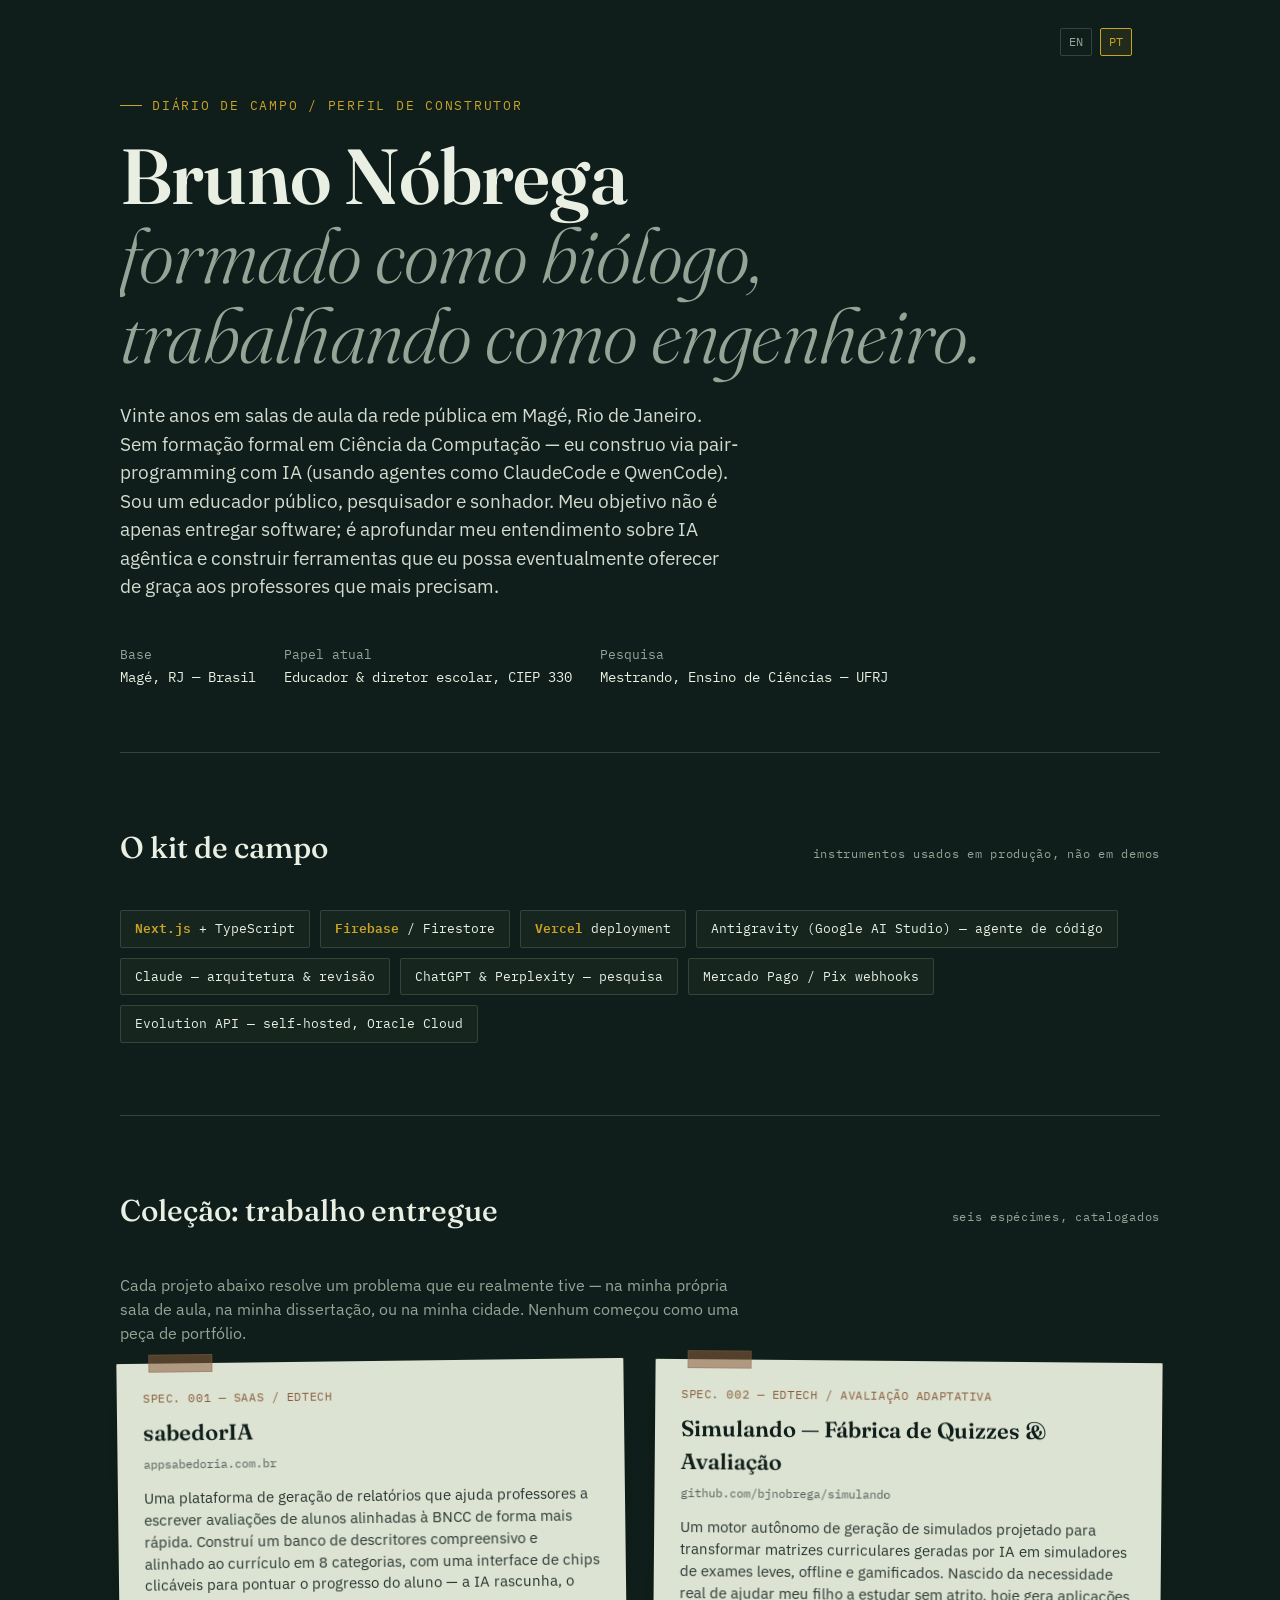
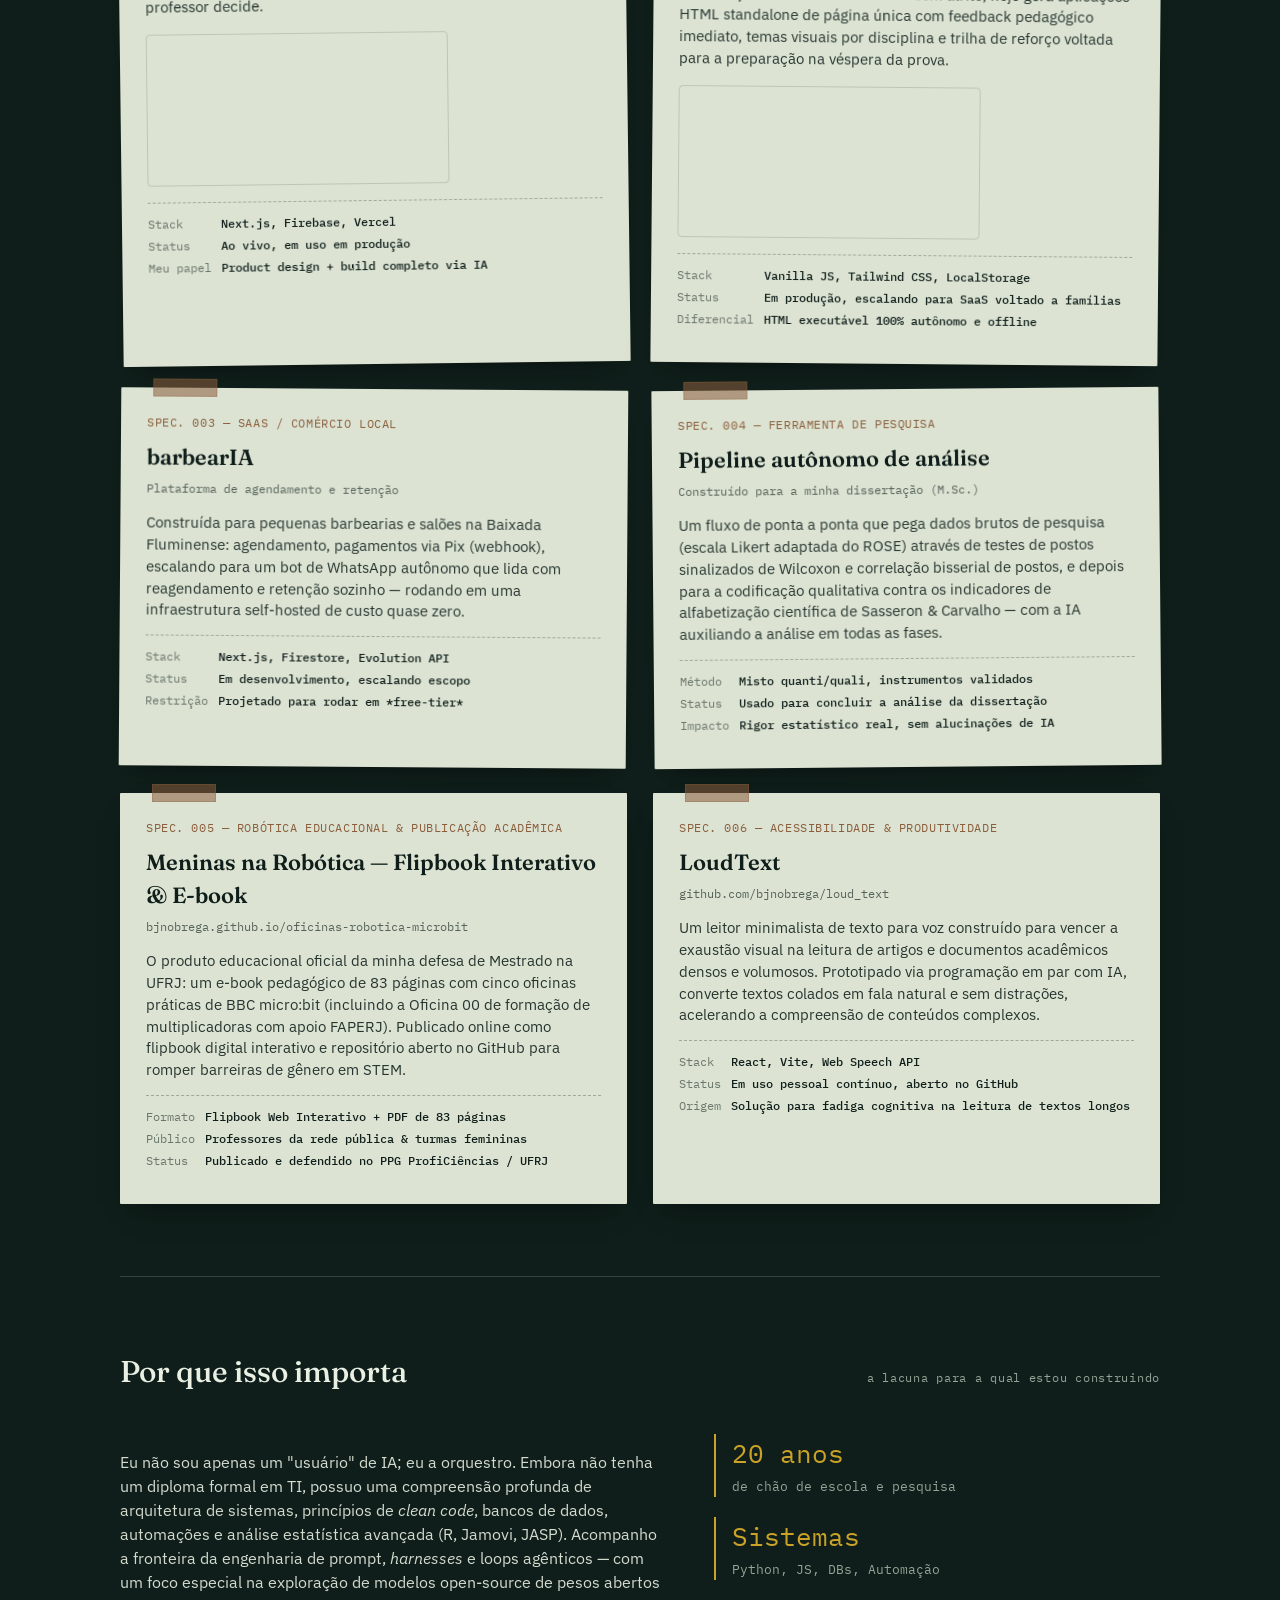
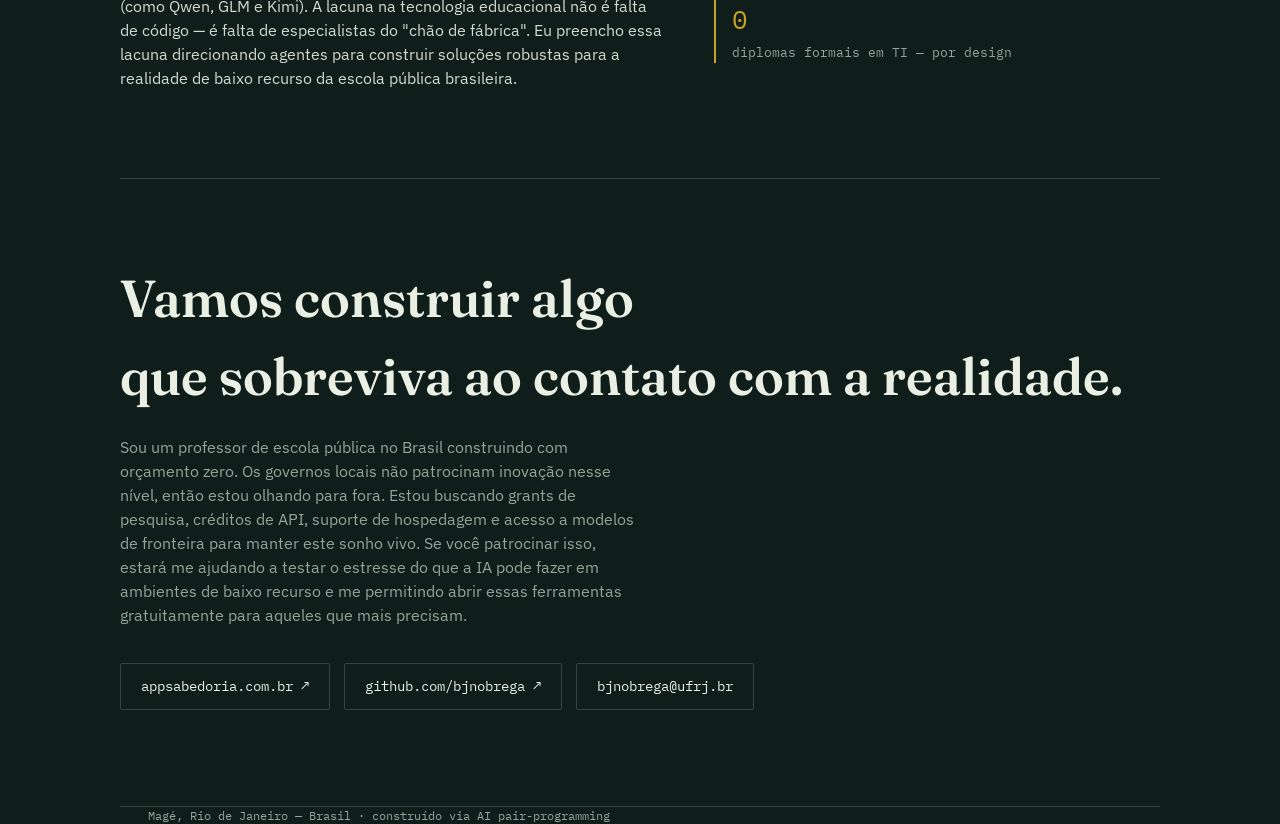
==== pt.html @ 2d1525a9 "feat: reorganiza cards com Provinha ao lado do SabedorIA e videos mp4 pt/en" ====
<!DOCTYPE html>
<html lang="pt-BR">
<head>
<meta charset="UTF-8">
<meta name="viewport" content="width=device-width, initial-scale=1.0">
<title>Bruno Nóbrega — Diário de Campo Construindo com IA</title>

<!-- Meta tags -->
<meta name="description" content="Bruno Nóbrega — biólogo e educador da rede pública construindo produtos EdTech com IA no Brasil.">
<meta property="og:title" content="Bruno Nóbrega — Diário de Campo Construindo com IA">
<meta property="og:description" content="Biólogo e educador da rede pública construindo produtos EdTech com IA no Brasil.">
<meta property="og:type" content="website">
<meta name="twitter:card" content="summary">

<!-- Favicon SVG -->
<link rel="icon" href="data:image/svg+xml,<svg xmlns=%22http://www.w3.org/2000/svg%22 viewBox=%220 0 100 100%22><rect width=%22100%22 height=%22100%22 fill=%22%230F1E1A%22/><text x=%2250%22 y=%2268%22 font-size=%2260%22 text-anchor=%22middle%22 fill=%22%23C9A227%22>%C2%A7</text></svg>">

<link rel="preconnect" href="https://fonts.googleapis.com">
<link rel="preconnect" href="https://fonts.gstatic.com" crossorigin>
<link href="https://fonts.googleapis.com/css2?family=Fraunces:opsz,wght@9..144,300;9..144,500;9..144,600;9..144,700&family=IBM+Plex+Sans:wght@400;500;600&family=IBM+Plex+Mono:wght@400;500;600&display=swap" rel="stylesheet">

<link rel="stylesheet" href="style.css">
</head>
<body>

<header class="hero wrap">
  <div class="lang-toggle">
    <a href="index.html">EN</a>
    <a href="pt.html" class="active">PT</a>
  </div>
  <div class="eyebrow">Diário de campo / perfil de construtor</div>
  <h1>Bruno Nóbrega<br><em>formado como biólogo,<br>trabalhando como engenheiro.</em></h1>
  <p class="lead">Vinte anos em salas de aula da rede pública em Magé, Rio de Janeiro. Sem formação formal em Ciência da Computação — eu construo via pair-programming com IA (usando agentes como ClaudeCode e QwenCode). Sou um educador público, pesquisador e sonhador. Meu objetivo não é apenas entregar software; é aprofundar meu entendimento sobre IA agêntica e construir ferramentas que eu possa eventualmente oferecer de graça aos professores que mais precisam.</p>
  <div class="hero-meta">
    <div>Base<span>Magé, RJ — Brasil</span></div>
    <div>Papel atual<span>Educador &amp; diretor escolar, CIEP 330</span></div>
    <div>Pesquisa<span>Mestrando, Ensino de Ciências — UFRJ</span></div>
  </div>
</header>

<section class="section wrap">
  <div class="section-head">
    <h2>O kit de campo</h2>
    <span class="tag">instrumentos usados em produção, não em demos</span>
  </div>
  <div class="kit-strip">
    <span class="kit-item"><b>Next.js</b> + TypeScript</span>
    <span class="kit-item"><b>Firebase</b> / Firestore</span>
    <span class="kit-item"><b>Vercel</b> deployment</span>
    <span class="kit-item">Antigravity (Google AI Studio) — agente de código</span>
    <span class="kit-item">Claude — arquitetura &amp; revisão</span>
    <span class="kit-item">ChatGPT &amp; Perplexity — pesquisa</span>
    <span class="kit-item">Mercado Pago / Pix webhooks</span>
    <span class="kit-item">Evolution API — self-hosted, Oracle Cloud</span>
  </div>
</section>

<section class="section wrap">
  <div class="section-head">
    <h2>Coleção: trabalho entregue</h2>
    <span class="tag">seis espécimes, catalogados</span>
  </div>
  <p class="intro">Cada projeto abaixo resolve um problema que eu realmente tive — na minha própria sala de aula, na minha dissertação, ou na minha cidade. Nenhum começou como uma peça de portfólio.</p>

  <div class="specimens">
    <article class="specimen">
      <span class="tape"></span>
      <span class="catalog">SPEC. 001 — SAAS / EDTECH</span>
      <h3>sabedorIA</h3>
      <div class="role">appsabedoria.com.br</div>
      <p>Uma plataforma de geração de relatórios que ajuda professores a escrever avaliações de alunos alinhadas à BNCC de forma mais rápida. Construí um banco de descritores compreensivo e alinhado ao currículo em 8 categorias, com uma interface de chips clicáveis para pontuar o progresso do aluno — a IA rascunha, o professor decide.</p>
      <video src="assets/demo_sabedoria.mp4" autoplay loop muted playsinline class="specimen-media"></video>
      <dl class="taxonomy">
        <dt>Stack</dt><dd>Next.js, Firebase, Vercel</dd>
        <dt>Status</dt><dd>Ao vivo, em uso em produção</dd>
        <dt>Meu papel</dt><dd>Product design + build completo via IA</dd>
      </dl>
    </article>

    <article class="specimen">
      <span class="tape"></span>
      <span class="catalog">SPEC. 002 — EDTECH / AVALIAÇÃO ADAPTATIVA</span>
      <h3>Simulando — Fábrica de Quizzes &amp; Avaliação</h3>
      <div class="role">github.com/bjnobrega/simulando</div>
      <p>Um motor autônomo de geração de simulados projetado para transformar matrizes curriculares geradas por IA em simuladores de exames leves, offline e gamificados. Nascido da necessidade real de ajudar meu filho a estudar sem atrito, hoje gera aplicações HTML standalone de página única com feedback pedagógico imediato, temas visuais por disciplina e trilha de reforço voltada para a preparação na véspera da prova.</p>
      <video src="assets/demo_provinha.mp4" autoplay loop muted playsinline class="specimen-media"></video>
      <dl class="taxonomy">
        <dt>Stack</dt><dd>Vanilla JS, Tailwind CSS, LocalStorage</dd>
        <dt>Status</dt><dd>Em produção, escalando para SaaS voltado a famílias</dd>
        <dt>Diferencial</dt><dd>HTML executável 100% autônomo e offline</dd>
      </dl>
    </article>

    <article class="specimen">
      <span class="tape"></span>
      <span class="catalog">SPEC. 003 — SAAS / COMÉRCIO LOCAL</span>
      <h3>barbearIA</h3>
      <div class="role">Plataforma de agendamento e retenção</div>
      <p>Construída para pequenas barbearias e salões na Baixada Fluminense: agendamento, pagamentos via Pix (webhook), escalando para um bot de WhatsApp autônomo que lida com reagendamento e retenção sozinho — rodando em uma infraestrutura self-hosted de custo quase zero.</p>
      <dl class="taxonomy">
        <dt>Stack</dt><dd>Next.js, Firestore, Evolution API</dd>
        <dt>Status</dt><dd>Em desenvolvimento, escalando escopo</dd>
        <dt>Restrição</dt><dd>Projetado para rodar em *free-tier*</dd>
      </dl>
    </article>

    <article class="specimen">
      <span class="tape"></span>
      <span class="catalog">SPEC. 004 — FERRAMENTA DE PESQUISA</span>
      <h3>Pipeline autônomo de análise</h3>
      <div class="role">Construído para a minha dissertação (M.Sc.)</div>
      <p>Um fluxo de ponta a ponta que pega dados brutos de pesquisa (escala Likert adaptada do ROSE) através de testes de postos sinalizados de Wilcoxon e correlação bisserial de postos, e depois para a codificação qualitativa contra os indicadores de alfabetização científica de Sasseron &amp; Carvalho — com a IA auxiliando a análise em todas as fases.</p>
      <dl class="taxonomy">
        <dt>Método</dt><dd>Misto quanti/quali, instrumentos validados</dd>
        <dt>Status</dt><dd>Usado para concluir a análise da dissertação</dd>
        <dt>Impacto</dt><dd>Rigor estatístico real, sem alucinações de IA</dd>
      </dl>
    </article>

    <article class="specimen">
      <span class="tape"></span>
      <span class="catalog">SPEC. 005 — ROBÓTICA EDUCACIONAL &amp; PUBLICAÇÃO ACADÊMICA</span>
      <h3>Meninas na Robótica — Flipbook Interativo &amp; E-book</h3>
      <div class="role">bjnobrega.github.io/oficinas-robotica-microbit</div>
      <p>O produto educacional oficial da minha defesa de Mestrado na UFRJ: um e-book pedagógico de 83 páginas com cinco oficinas práticas de BBC micro:bit (incluindo a Oficina 00 de formação de multiplicadoras com apoio FAPERJ). Publicado online como flipbook digital interativo e repositório aberto no GitHub para romper barreiras de gênero em STEM.</p>
      <dl class="taxonomy">
        <dt>Formato</dt><dd>Flipbook Web Interativo + PDF de 83 páginas</dd>
        <dt>Público</dt><dd>Professores da rede pública &amp; turmas femininas</dd>
        <dt>Status</dt><dd>Publicado e defendido no PPG ProfiCiências / UFRJ</dd>
      </dl>
    </article>

    <article class="specimen">
      <span class="tape"></span>
      <span class="catalog">SPEC. 006 — ACESSIBILIDADE &amp; PRODUTIVIDADE</span>
      <h3>LoudText</h3>
      <div class="role">github.com/bjnobrega/loud_text</div>
      <p>Um leitor minimalista de texto para voz construído para vencer a exaustão visual na leitura de artigos e documentos acadêmicos densos e volumosos. Prototipado via programação em par com IA, converte textos colados em fala natural e sem distrações, acelerando a compreensão de conteúdos complexos.</p>
      <dl class="taxonomy">
        <dt>Stack</dt><dd>React, Vite, Web Speech API</dd>
        <dt>Status</dt><dd>Em uso pessoal contínuo, aberto no GitHub</dd>
        <dt>Origem</dt><dd>Solução para fadiga cognitiva na leitura de textos longos</dd>
      </dl>
    </article>
  </div>
</section>

<section class="section wrap">
  <div class="section-head">
    <h2>Por que isso importa</h2>
    <span class="tag">a lacuna para a qual estou construindo</span>
  </div>
  <div class="about-grid">
    <p>Eu não sou apenas um "usuário" de IA; eu a orquestro. Embora não tenha um diploma formal em TI, possuo uma compreensão profunda de arquitetura de sistemas, princípios de <em>clean code</em>, bancos de dados, automações e análise estatística avançada (R, Jamovi, JASP). Acompanho a fronteira da engenharia de prompt, <em>harnesses</em> e loops agênticos — com um foco especial na exploração de modelos open-source de pesos abertos (como Qwen, GLM e Kimi). A lacuna na tecnologia educacional não é falta de código — é falta de especialistas do "chão de fábrica". Eu preencho essa lacuna direcionando agentes para construir soluções robustas para a realidade de baixo recurso da escola pública brasileira.</p>
    <div>
      <div class="stat-block"><span class="num">20 anos</span><span class="label">de chão de escola e pesquisa</span></div>
      <div class="stat-block"><span class="num">Sistemas</span><span class="label">Python, JS, DBs, Automação</span></div>
      <div class="stat-block"><span class="num">0</span><span class="label">diplomas formais em TI — por design</span></div>
    </div>
  </div>
</section>

<section class="contact wrap">
  <h2>Vamos construir algo<br>que sobreviva ao contato com a realidade.</h2>
  <p>Sou um professor de escola pública no Brasil construindo com orçamento zero. Os governos locais não patrocinam inovação nesse nível, então estou olhando para fora. Estou buscando grants de pesquisa, créditos de API, suporte de hospedagem e acesso a modelos de fronteira para manter este sonho vivo. Se você patrocinar isso, estará me ajudando a testar o estresse do que a IA pode fazer em ambientes de baixo recurso e me permitindo abrir essas ferramentas gratuitamente para aqueles que mais precisam.</p>
  <div class="links">
    <a href="https://appsabedoria.com.br" target="_blank" rel="noopener">appsabedoria.com.br ↗</a>
    <a href="https://github.com/bjnobrega" target="_blank" rel="noopener">github.com/bjnobrega ↗</a>
    <a href="mailto:bjnobrega@ufrj.br">bjnobrega@ufrj.br</a>
  </div>
</section>

<footer class="wrap">
  Magé, Rio de Janeiro — Brasil · construído via AI pair-programming
</footer>

</body>
</html>
---- style.css ----
:root{
  --ink:#0F1E1A;
  --ink-soft:#16261F;
  --paper:#DCE3D3;
  --paper-dim:#C7D0BB;
  --text-on-dark:#E9EFE3;
  --text-muted:#93A597;
  --ochre:#C9A227;
  --rust:#8B5E3C;
  --line:#33453B;
}
*{box-sizing:border-box;}
html{scroll-behavior:smooth;}
@media (prefers-reduced-motion: reduce){
  html{scroll-behavior:auto;}
  *{animation-duration:0.01ms !important; animation-iteration-count:1 !important; transition-duration:0.01ms !important;}
}
body{
  margin:0;
  background:var(--ink);
  color:var(--text-on-dark);
  font-family:'IBM Plex Sans', sans-serif;
  line-height:1.5;
  -webkit-font-smoothing:antialiased;
}
a{color:inherit;}
::selection{background:var(--ochre); color:var(--ink);}

.wrap{max-width:1040px; margin:0 auto; padding:0 28px;}

/* ---------- HERO ---------- */
header.hero{
  padding:96px 0 64px;
  border-bottom:1px solid var(--line);
  position:relative;
  overflow:hidden;
}
.eyebrow{
  font-family:'IBM Plex Mono', monospace;
  font-size:12.5px;
  letter-spacing:0.14em;
  text-transform:uppercase;
  color:var(--ochre);
  margin-bottom:22px;
  display:flex;
  align-items:center;
  gap:10px;
}
.eyebrow::before{
  content:"";
  width:22px; height:1px;
  background:var(--ochre);
  display:inline-block;
}
h1{
  font-family:'Fraunces', serif;
  font-weight:600;
  font-size:clamp(40px, 7vw, 78px);
  line-height:1.02;
  margin:0 0 26px;
  letter-spacing:-0.01em;
}
h1 em{
  font-style:italic;
  font-weight:300;
  color:var(--text-muted);
}
.hero p.lead{
  font-size:19px;
  max-width:620px;
  color:var(--text-on-dark);
  opacity:0.9;
}
.hero-meta{
  display:flex;
  flex-wrap:wrap;
  gap:28px;
  margin-top:44px;
  font-family:'IBM Plex Mono', monospace;
  font-size:13px;
  color:var(--text-muted);
}
.hero-meta div span{display:block; color:var(--text-on-dark); font-size:14px; margin-top:3px;}

/* ---------- SECTION LABELS ---------- */
.section{padding:72px 0; border-bottom:1px solid var(--line);}
.section:last-of-type{border-bottom:none;}
.section-head{
  display:flex;
  align-items:baseline;
  justify-content:space-between;
  margin-bottom:40px;
  gap:16px;
  flex-wrap:wrap;
}
.section-head h2{
  font-family:'Fraunces', serif;
  font-weight:500;
  font-size:30px;
  margin:0;
}
.section-head .tag{
  font-family:'IBM Plex Mono', monospace;
  font-size:12px;
  color:var(--text-muted);
  letter-spacing:0.06em;
}
.section p.intro{max-width:620px; color:var(--text-muted); font-size:16px;}

/* ---------- FIELD KIT (tools strip) ---------- */
.kit-strip{
  display:flex;
  flex-wrap:wrap;
  gap:10px;
}
.kit-item{
  font-family:'IBM Plex Mono', monospace;
  font-size:13px;
  border:1px solid var(--line);
  padding:8px 14px;
  border-radius:2px;
  color:var(--text-on-dark);
  background:var(--ink-soft);
}
.kit-item b{color:var(--ochre); font-weight:600;}

/* ---------- SPECIMEN GRID (signature element) ---------- */
.specimens{
  display:grid;
  grid-template-columns:repeat(2, 1fr);
  gap:26px;
}
@media (max-width:720px){ .specimens{grid-template-columns:1fr;} }

.specimen{
  background:var(--paper);
  color:var(--ink);
  border-radius:1px;
  padding:26px 26px 22px;
  position:relative;
  transform:rotate(var(--tilt, -0.6deg));
  box-shadow:0 14px 26px -14px rgba(0,0,0,0.55);
  opacity:0;
  transform-origin:center;
  animation:mount 0.6s ease forwards;
}
.specimen:nth-child(1){--tilt:-0.7deg; animation-delay:0.02s;}
.specimen:nth-child(2){--tilt:0.5deg; animation-delay:0.10s;}
.specimen:nth-child(3){--tilt:0.4deg; animation-delay:0.18s;}
.specimen:nth-child(4){--tilt:-0.5deg; animation-delay:0.26s;}
@keyframes mount{
  from{opacity:0; transform:translateY(10px) rotate(var(--tilt));}
  to{opacity:1; transform:translateY(0) rotate(var(--tilt));}
}
.specimen:hover{transform:rotate(0deg); transition:transform 0.35s ease;}

.specimen .tape{
  position:absolute;
  top:-9px; left:32px;
  width:64px; height:18px;
  background:rgba(139,94,60,0.55);
  border:1px solid rgba(139,94,60,0.3);
}
.catalog{
  font-family:'IBM Plex Mono', monospace;
  font-size:11.5px;
  letter-spacing:0.05em;
  color:var(--rust);
  margin-bottom:10px;
  display:block;
}
.specimen h3{
  font-family:'Fraunces', serif;
  font-weight:600;
  font-size:22px;
  margin:0 0 6px;
}
.specimen .role{
  font-family:'IBM Plex Mono', monospace;
  font-size:12px;
  color:var(--ink);
  opacity:0.65;
  margin-bottom:14px;
}
.specimen p{font-size:14.5px; margin:0 0 14px; opacity:0.88;}
.taxonomy{
  display:grid;
  grid-template-columns:auto 1fr;
  gap:4px 10px;
  font-family:'IBM Plex Mono', monospace;
  font-size:12px;
  border-top:1px dashed rgba(15,30,26,0.3);
  padding-top:12px;
}
.taxonomy dt{opacity:0.55;}
.taxonomy dd{margin:0; font-weight:500;}

/* ---------- ABOUT ---------- */
.about-grid{
  display:grid;
  grid-template-columns:1.1fr 0.9fr;
  gap:48px;
}
@media (max-width:720px){ .about-grid{grid-template-columns:1fr;} }
.about-grid p{color:var(--text-on-dark); opacity:0.9; font-size:16px;}
.stat-block{
  font-family:'IBM Plex Mono', monospace;
  border-left:2px solid var(--ochre);
  padding-left:16px;
  margin-bottom:20px;
}
.stat-block .num{font-size:26px; color:var(--ochre); display:block;}
.stat-block .label{font-size:12.5px; color:var(--text-muted);}

/* ---------- CONTACT ---------- */
.contact{padding:80px 0 96px;}
.contact h2{
  font-family:'Fraunces', serif;
  font-weight:600;
  font-size:clamp(32px, 5vw, 52px);
  margin:0 0 20px;
}
.contact p{color:var(--text-muted); max-width:520px; margin-bottom:36px;}
.links{display:flex; flex-wrap:wrap; gap:14px;}
.links a{
  font-family:'IBM Plex Mono', monospace;
  font-size:14px;
  border:1px solid var(--line);
  padding:12px 20px;
  border-radius:2px;
  text-decoration:none;
  display:inline-flex;
  align-items:center;
  gap:8px;
  transition:border-color 0.2s ease, color 0.2s ease;
}
.links a:hover, .links a:focus-visible{
  border-color:var(--ochre);
  color:var(--ochre);
}
a:focus-visible, button:focus-visible{outline:2px solid var(--ochre); outline-offset:3px;}

/* ---------- MEDIA & I18N ---------- */
.lang-toggle{
  position:absolute;
  top:28px;
  right:28px;
  display:flex;
  gap:8px;
  font-family:'IBM Plex Mono', monospace;
  font-size:12px;
}
.lang-toggle a{
  text-decoration:none;
  padding:4px 8px;
  border:1px solid var(--line);
  color:var(--text-muted);
  border-radius:2px;
  transition:all 0.2s ease;
}
.lang-toggle a.active{
  border-color:var(--ochre);
  color:var(--ochre);
  background:rgba(201, 162, 39, 0.1);
}
.lang-toggle a:hover:not(.active){
  border-color:var(--text-on-dark);
  color:var(--text-on-dark);
}
.specimen-media{
  max-width:100%;
  height:auto;
  border-radius:4px;
  border:1px solid rgba(15,30,26,0.15);
  margin:16px 0 16px;
  display:block;
}

footer{
  padding:28px 0;
  font-family:'IBM Plex Mono', monospace;
  font-size:11.5px;
  color:var(--text-muted);
  border-top:1px solid var(--line);
}
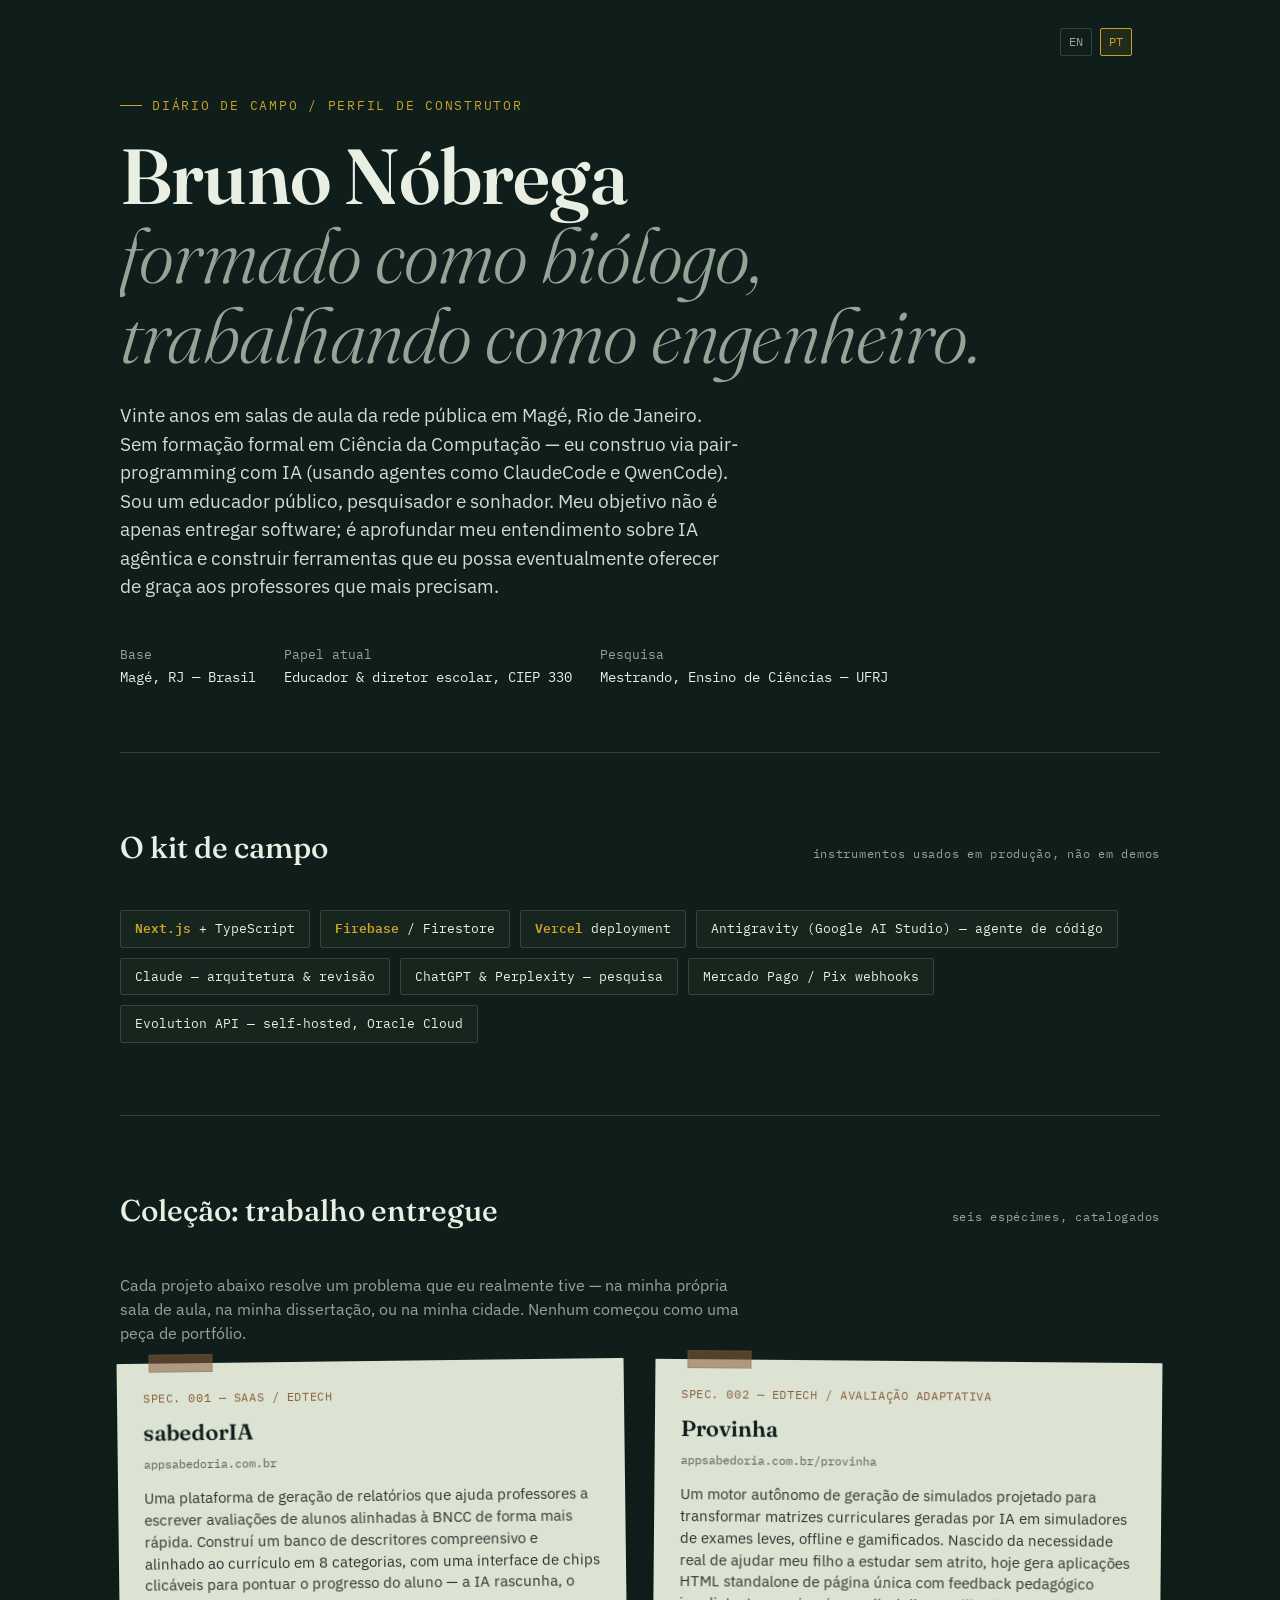
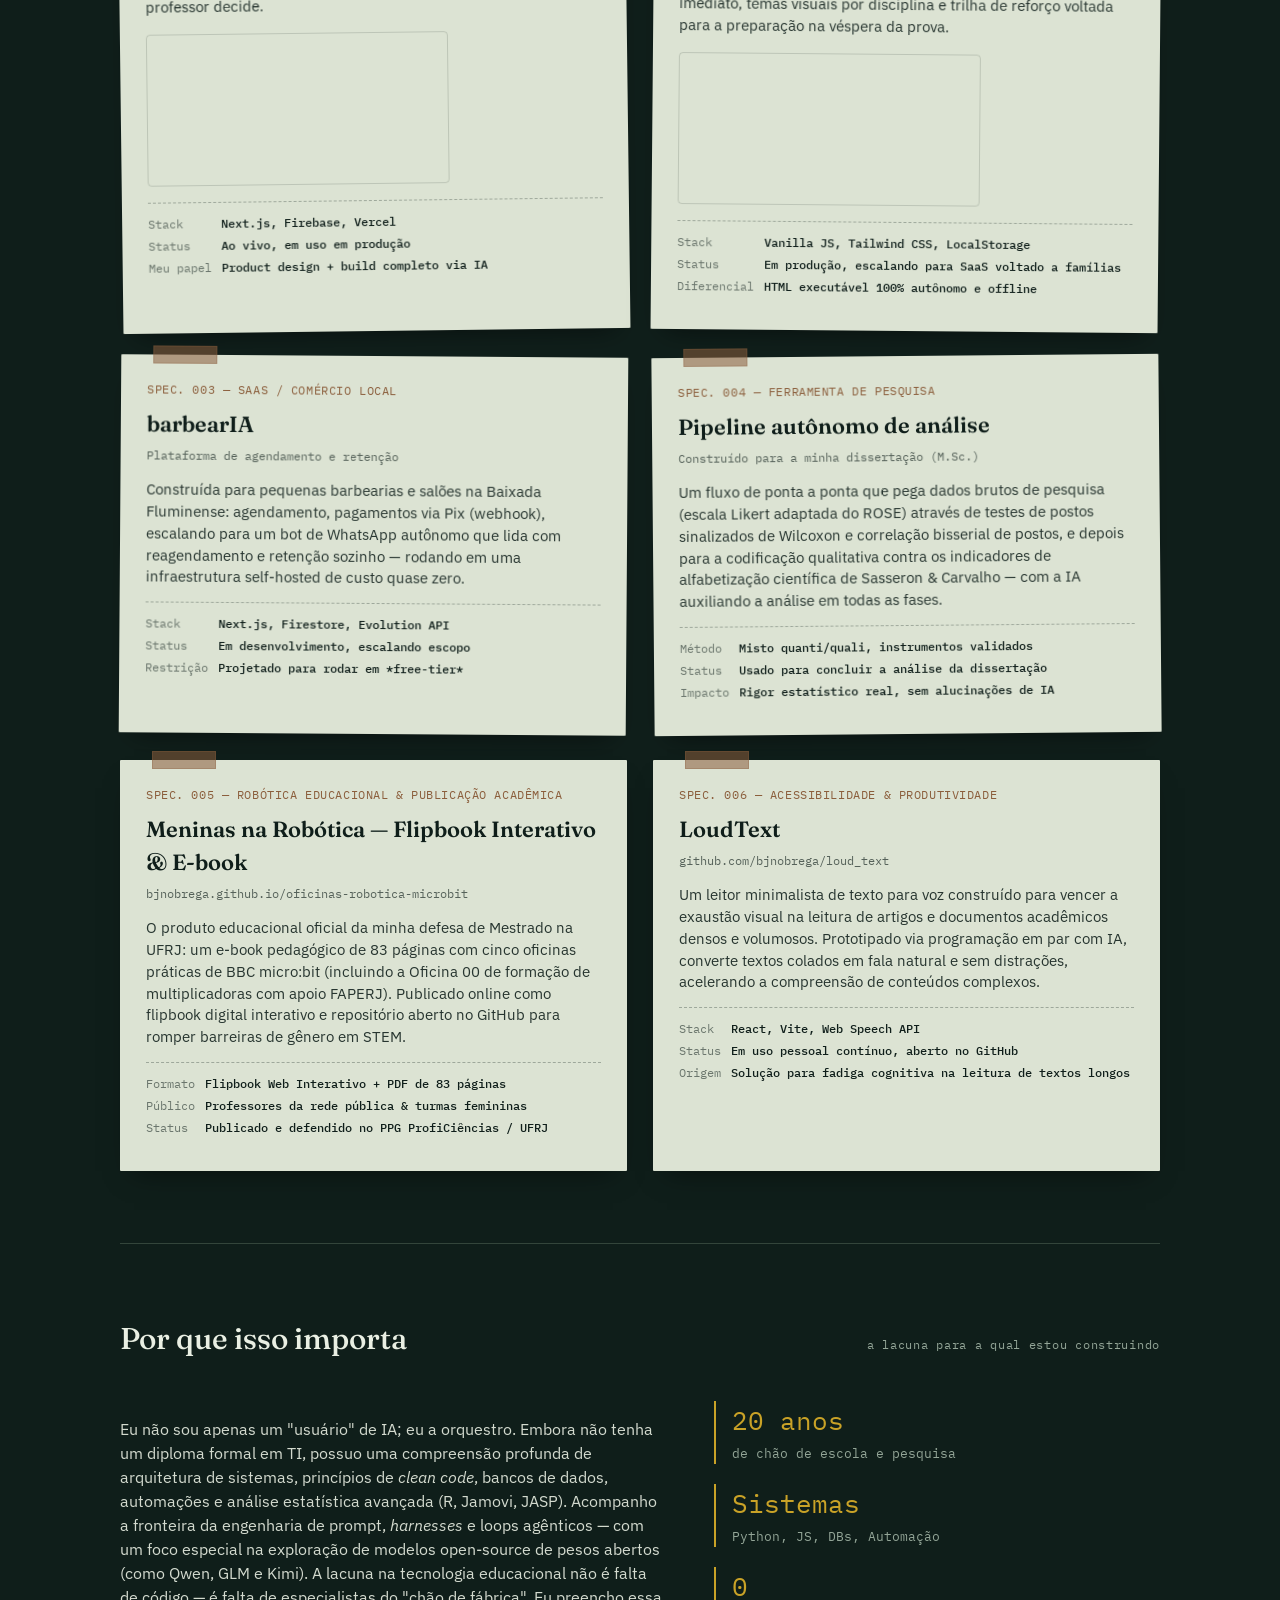
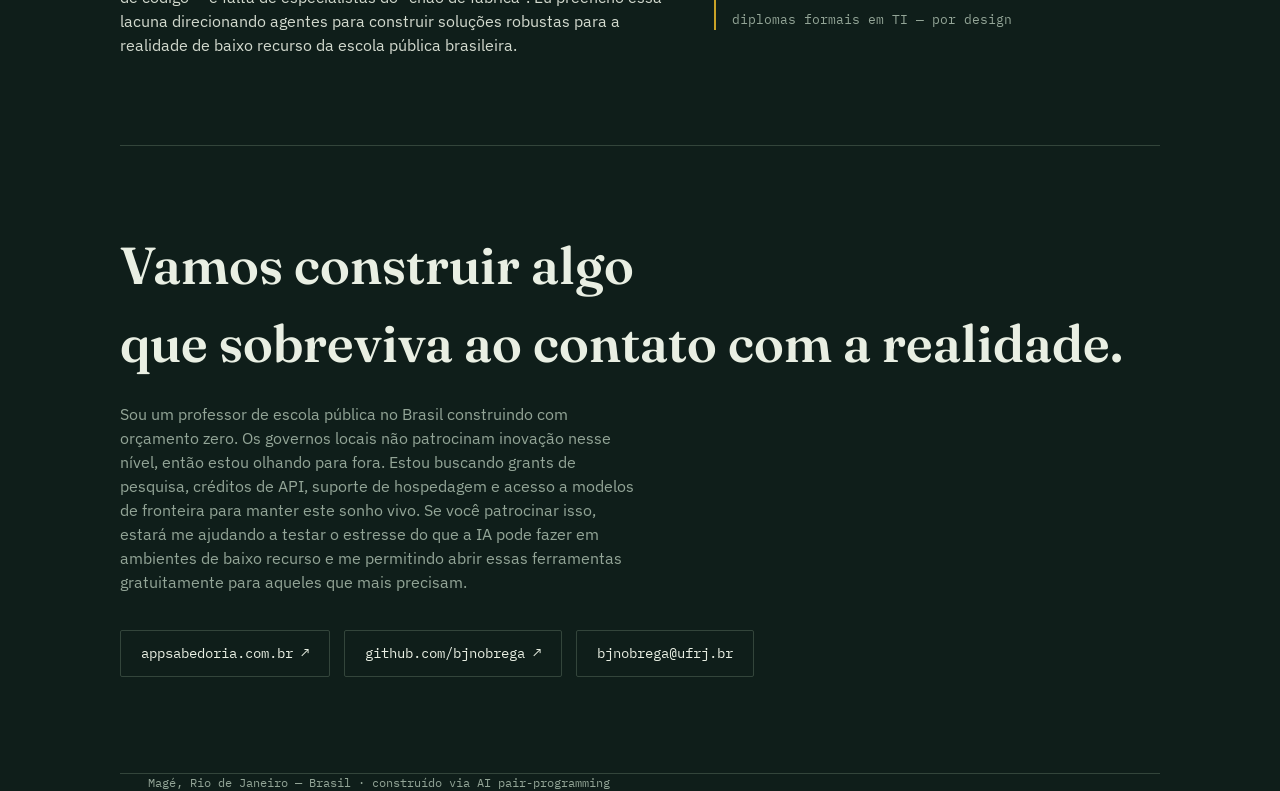
==== commit d30d5017: "chore: renomeia Simulando para Provinha e atualiza link para appsabedoria.com.br/provinha" ====
--- a/pt.html
+++ b/pt.html
@@ -80,8 +80,8 @@
     <article class="specimen">
       <span class="tape"></span>
       <span class="catalog">SPEC. 002 — EDTECH / AVALIAÇÃO ADAPTATIVA</span>
-      <h3>Simulando — Fábrica de Quizzes &amp; Avaliação</h3>
-      <div class="role">github.com/bjnobrega/simulando</div>
+      <h3>Provinha</h3>
+      <div class="role">appsabedoria.com.br/provinha</div>
       <p>Um motor autônomo de geração de simulados projetado para transformar matrizes curriculares geradas por IA em simuladores de exames leves, offline e gamificados. Nascido da necessidade real de ajudar meu filho a estudar sem atrito, hoje gera aplicações HTML standalone de página única com feedback pedagógico imediato, temas visuais por disciplina e trilha de reforço voltada para a preparação na véspera da prova.</p>
       <video src="assets/demo_provinha.mp4" autoplay loop muted playsinline class="specimen-media"></video>
       <dl class="taxonomy">
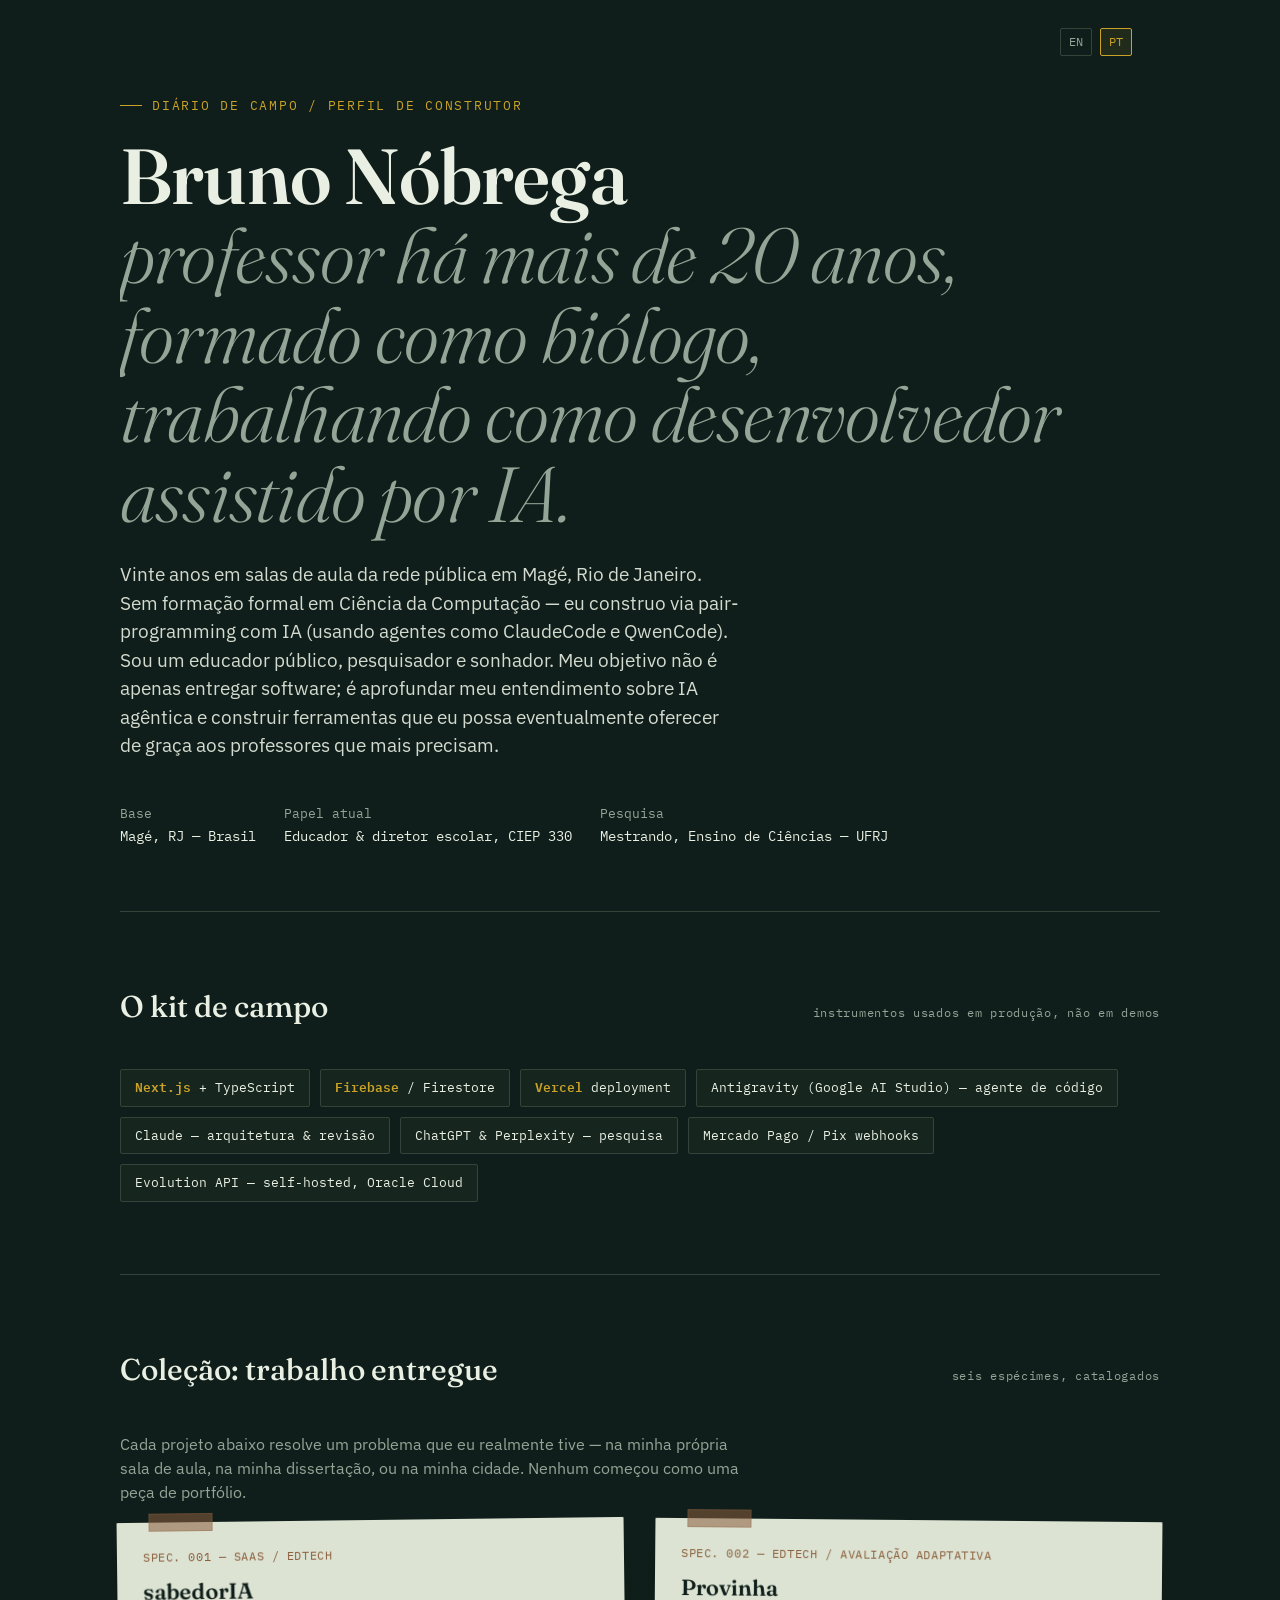
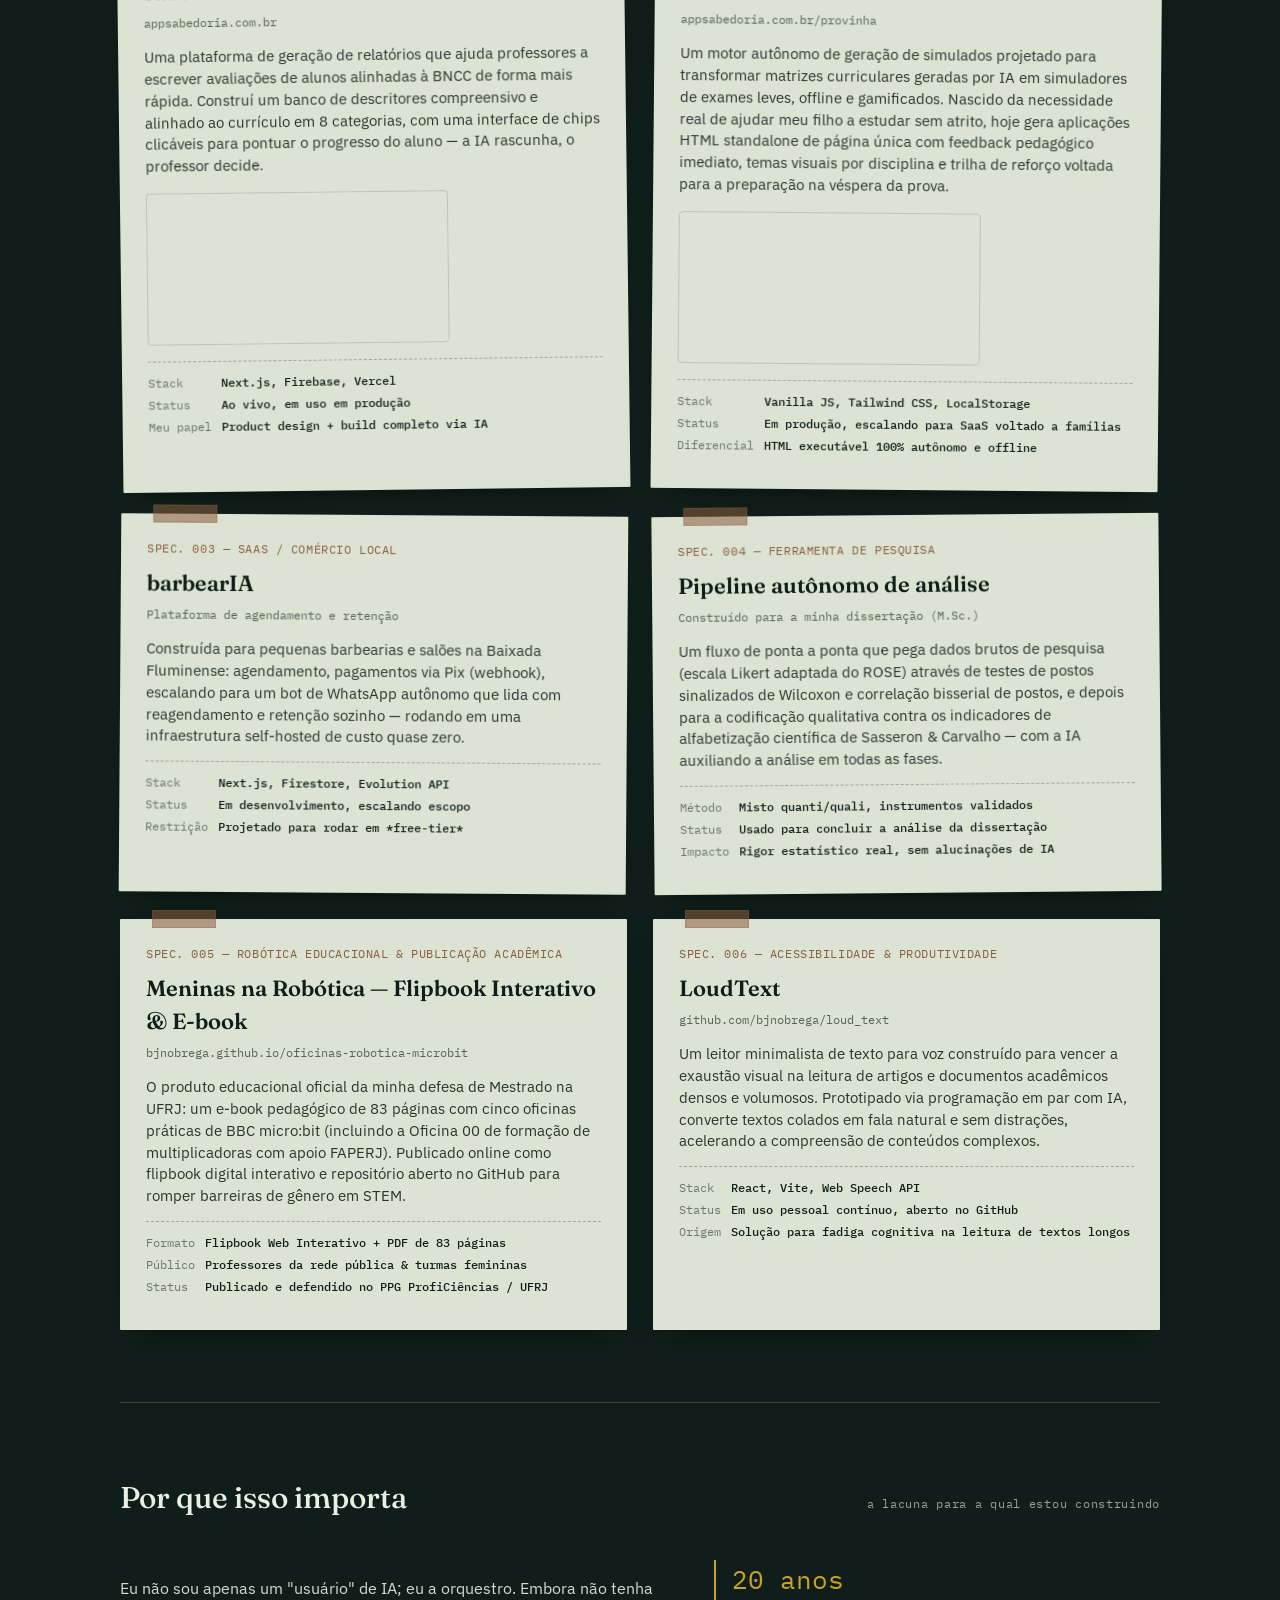
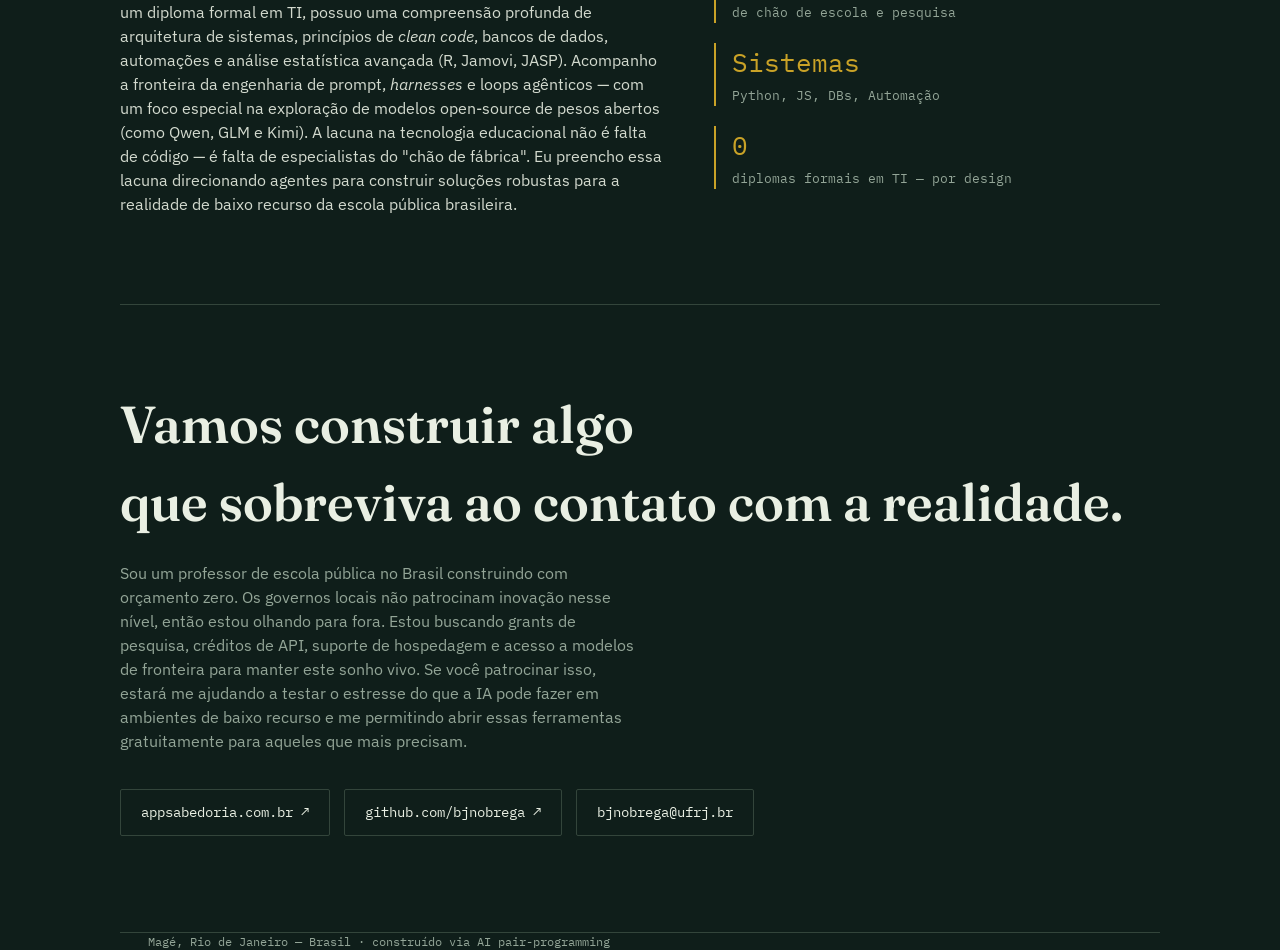
==== commit 3fe13b9e: "copy: ajusta h1 destacando professor ha 20 anos e desenvolvedor assistido por IA" ====
--- a/pt.html
+++ b/pt.html
@@ -29,7 +29,7 @@
     <a href="pt.html" class="active">PT</a>
   </div>
   <div class="eyebrow">Diário de campo / perfil de construtor</div>
-  <h1>Bruno Nóbrega<br><em>formado como biólogo,<br>trabalhando como engenheiro.</em></h1>
+  <h1>Bruno Nóbrega<br><em>professor há mais de 20 anos, formado como biólogo,<br>trabalhando como desenvolvedor assistido por IA.</em></h1>
   <p class="lead">Vinte anos em salas de aula da rede pública em Magé, Rio de Janeiro. Sem formação formal em Ciência da Computação — eu construo via pair-programming com IA (usando agentes como ClaudeCode e QwenCode). Sou um educador público, pesquisador e sonhador. Meu objetivo não é apenas entregar software; é aprofundar meu entendimento sobre IA agêntica e construir ferramentas que eu possa eventualmente oferecer de graça aos professores que mais precisam.</p>
   <div class="hero-meta">
     <div>Base<span>Magé, RJ — Brasil</span></div>
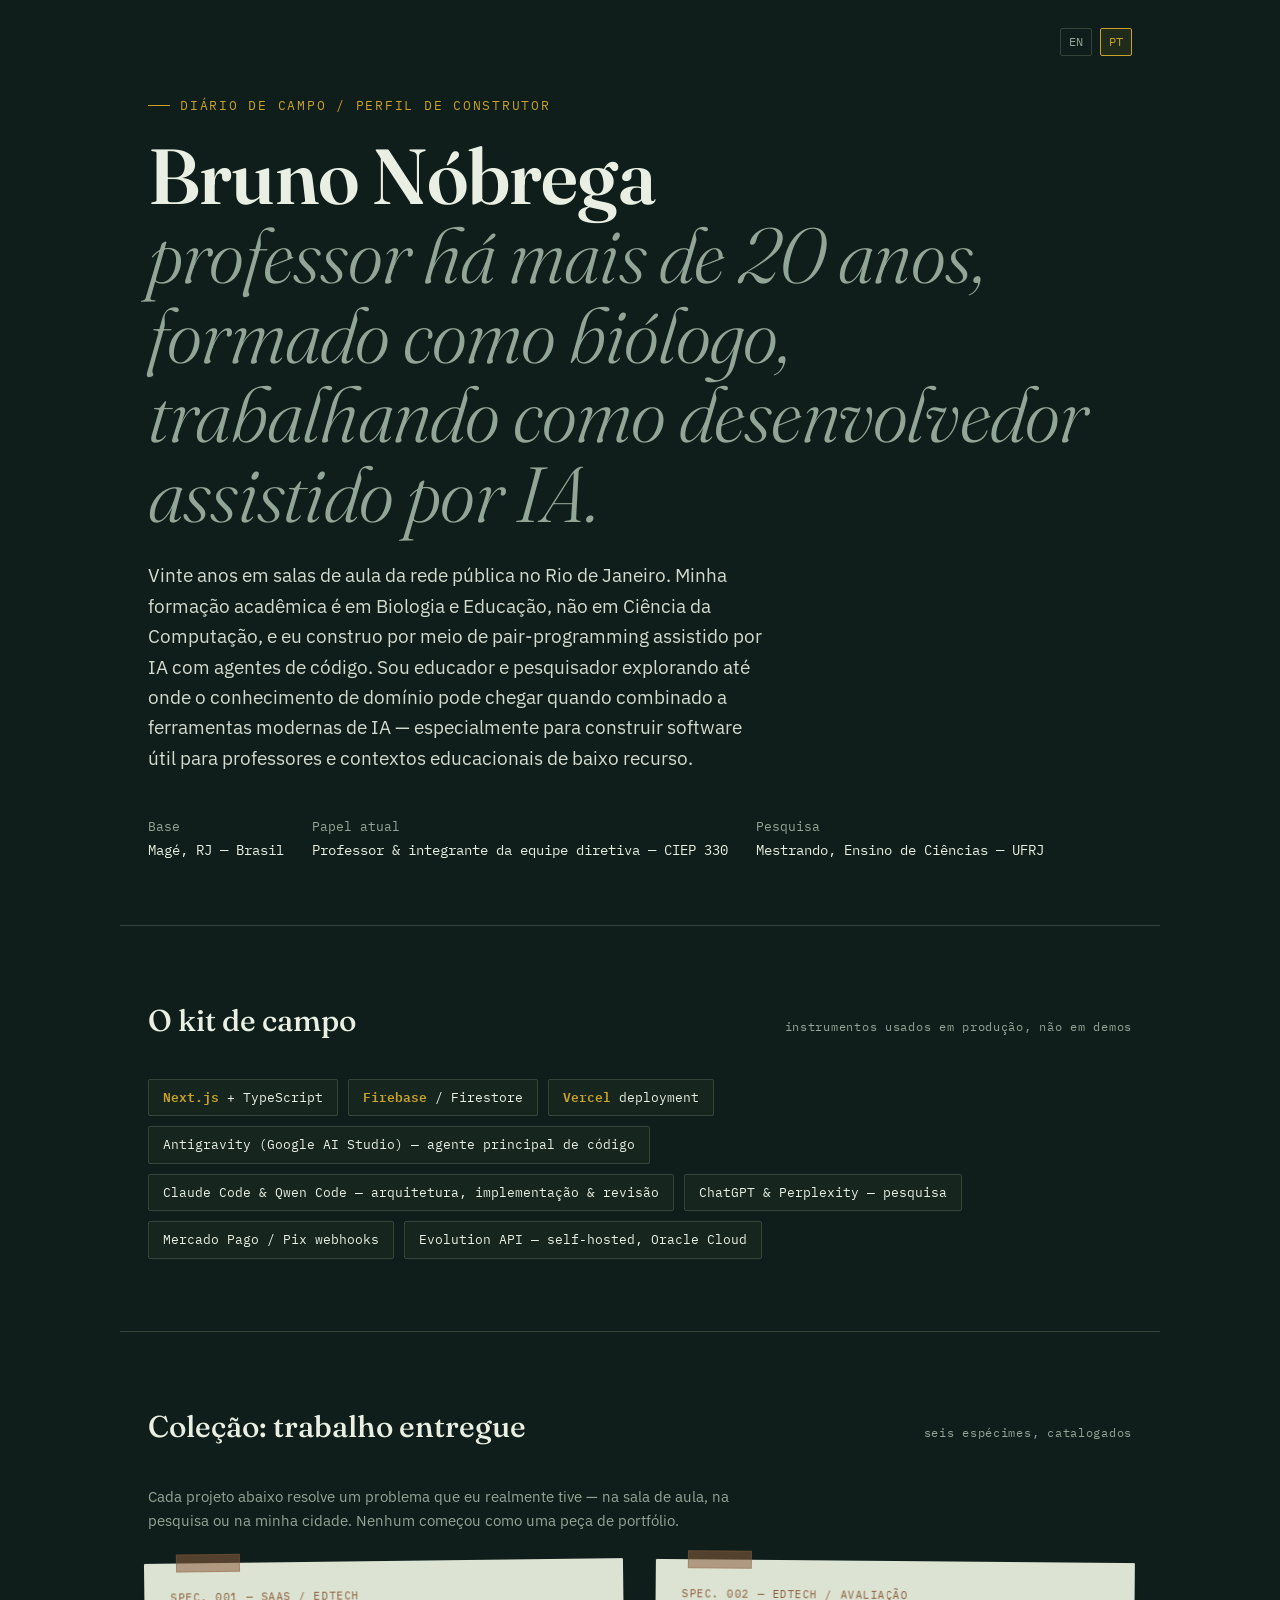
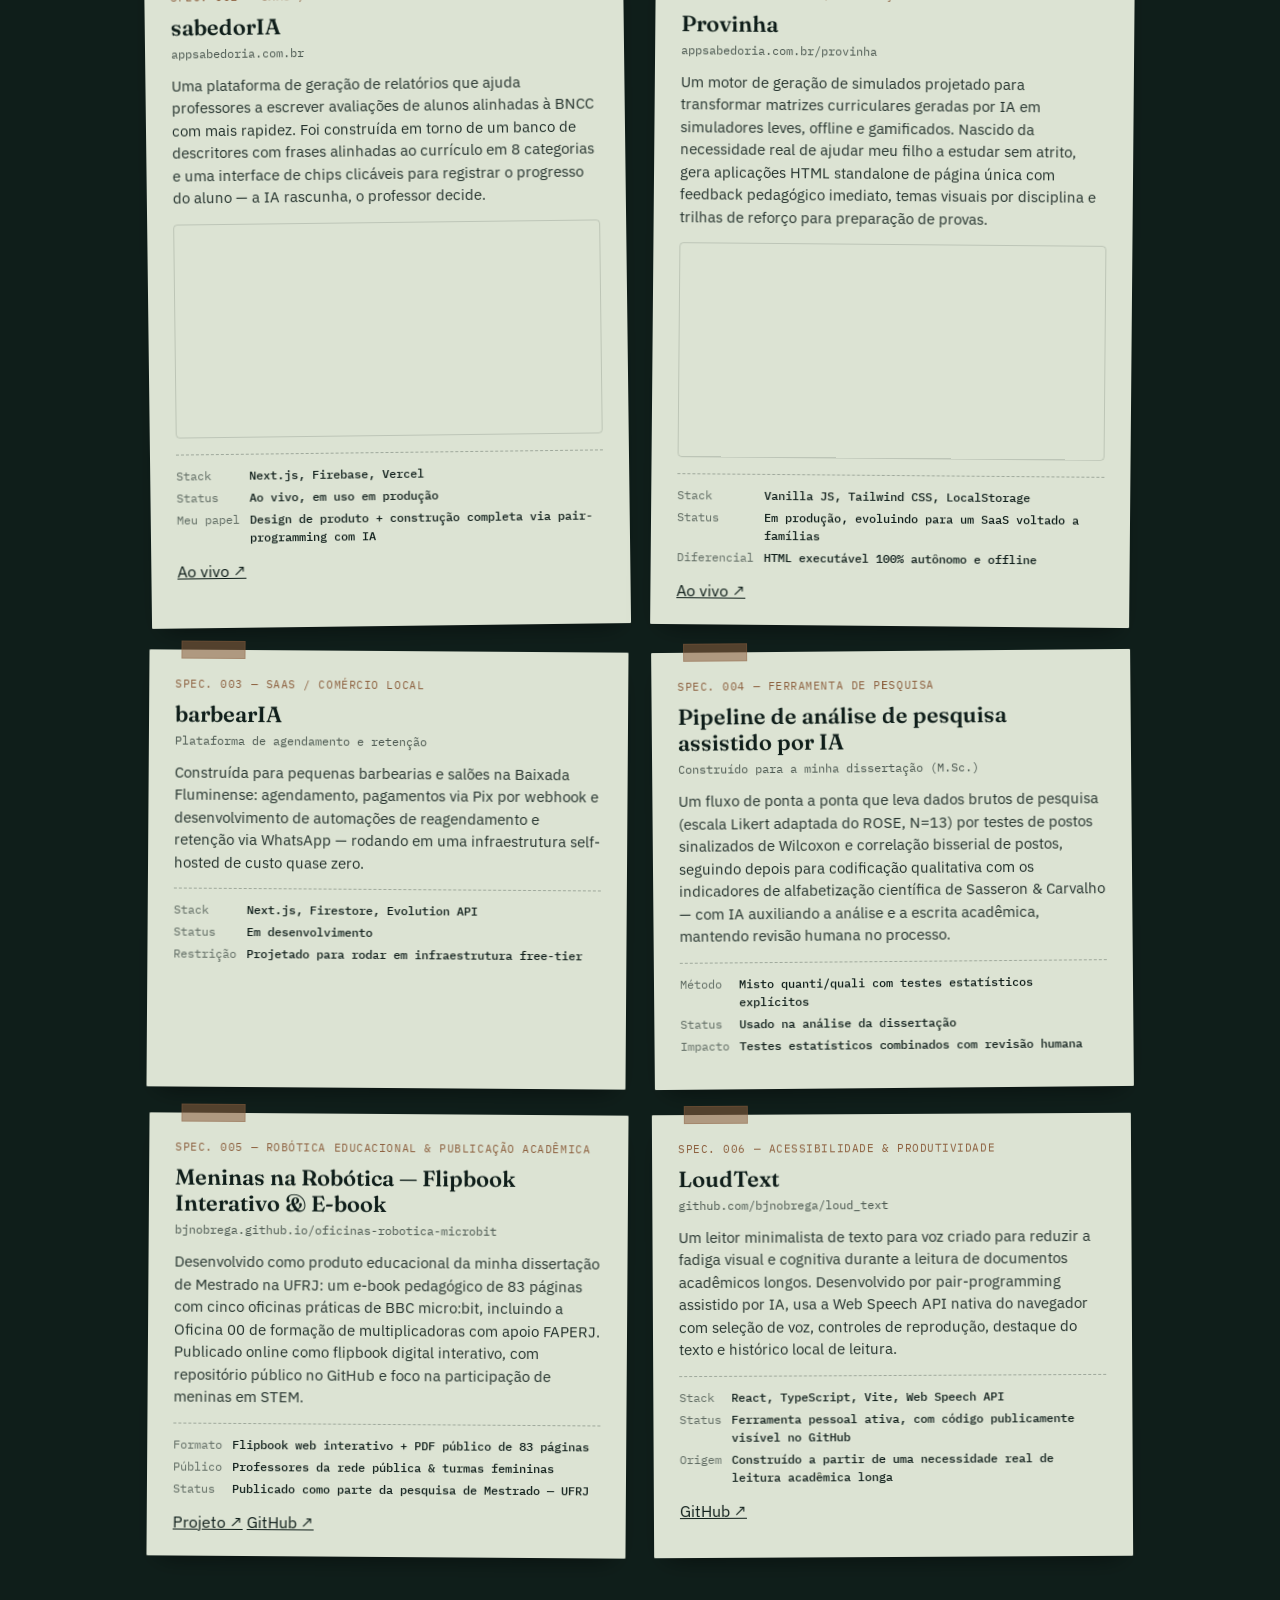
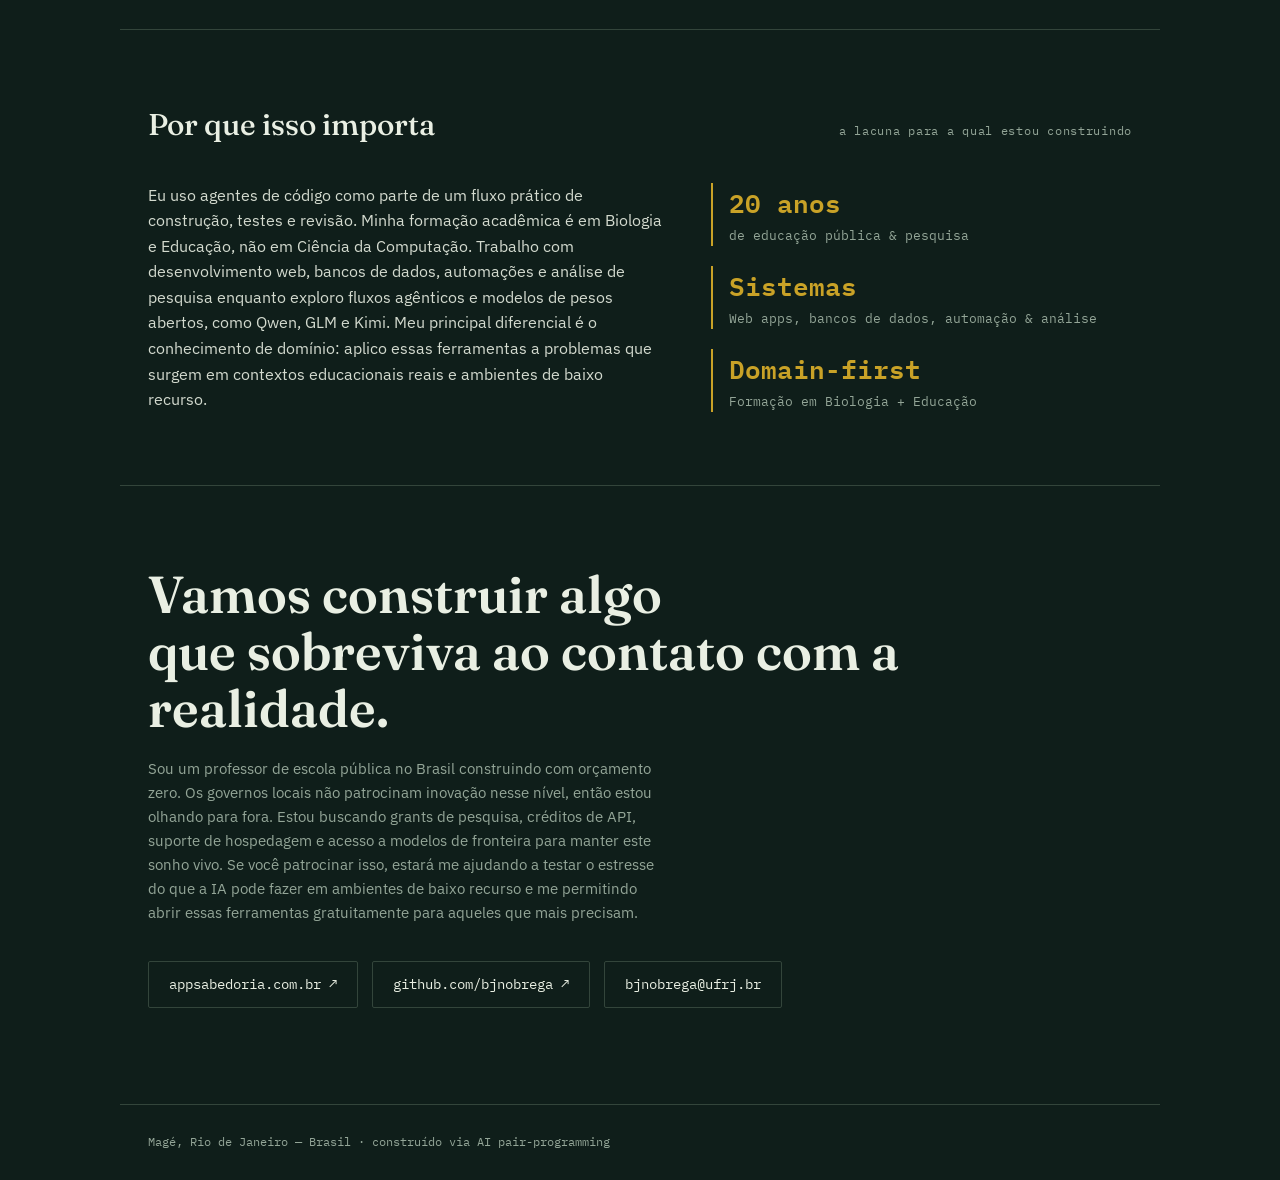
==== commit 5b20a54e: "fix: alinhar descrições e provas no portfólio" ====
--- a/pt.html
+++ b/pt.html
@@ -5,20 +5,17 @@
 <meta name="viewport" content="width=device-width, initial-scale=1.0">
 <title>Bruno Nóbrega — Diário de Campo Construindo com IA</title>
 
-<!-- Meta tags -->
 <meta name="description" content="Bruno Nóbrega — biólogo e educador da rede pública construindo produtos EdTech com IA no Brasil.">
 <meta property="og:title" content="Bruno Nóbrega — Diário de Campo Construindo com IA">
 <meta property="og:description" content="Biólogo e educador da rede pública construindo produtos EdTech com IA no Brasil.">
 <meta property="og:type" content="website">
 <meta name="twitter:card" content="summary">
 
-<!-- Favicon SVG -->
 <link rel="icon" href="data:image/svg+xml,<svg xmlns=%22http://www.w3.org/2000/svg%22 viewBox=%220 0 100 100%22><rect width=%22100%22 height=%22100%22 fill=%22%230F1E1A%22/><text x=%2250%22 y=%2268%22 font-size=%2260%22 text-anchor=%22middle%22 fill=%22%23C9A227%22>%C2%A7</text></svg>">
 
 <link rel="preconnect" href="https://fonts.googleapis.com">
 <link rel="preconnect" href="https://fonts.gstatic.com" crossorigin>
 <link href="https://fonts.googleapis.com/css2?family=Fraunces:opsz,wght@9..144,300;9..144,500;9..144,600;9..144,700&family=IBM+Plex+Sans:wght@400;500;600&family=IBM+Plex+Mono:wght@400;500;600&display=swap" rel="stylesheet">
-
 <link rel="stylesheet" href="style.css">
 </head>
 <body>
@@ -30,10 +27,10 @@
   </div>
   <div class="eyebrow">Diário de campo / perfil de construtor</div>
   <h1>Bruno Nóbrega<br><em>professor há mais de 20 anos, formado como biólogo,<br>trabalhando como desenvolvedor assistido por IA.</em></h1>
-  <p class="lead">Vinte anos em salas de aula da rede pública em Magé, Rio de Janeiro. Sem formação formal em Ciência da Computação — eu construo via pair-programming com IA (usando agentes como ClaudeCode e QwenCode). Sou um educador público, pesquisador e sonhador. Meu objetivo não é apenas entregar software; é aprofundar meu entendimento sobre IA agêntica e construir ferramentas que eu possa eventualmente oferecer de graça aos professores que mais precisam.</p>
+  <p class="lead">Vinte anos em salas de aula da rede pública no Rio de Janeiro. Minha formação acadêmica é em Biologia e Educação, não em Ciência da Computação, e eu construo por meio de pair-programming assistido por IA com agentes de código. Sou educador e pesquisador explorando até onde o conhecimento de domínio pode chegar quando combinado a ferramentas modernas de IA — especialmente para construir software útil para professores e contextos educacionais de baixo recurso.</p>
   <div class="hero-meta">
     <div>Base<span>Magé, RJ — Brasil</span></div>
-    <div>Papel atual<span>Educador &amp; diretor escolar, CIEP 330</span></div>
+    <div>Papel atual<span>Professor &amp; integrante da equipe diretiva — CIEP 330</span></div>
     <div>Pesquisa<span>Mestrando, Ensino de Ciências — UFRJ</span></div>
   </div>
 </header>
@@ -47,8 +44,8 @@
     <span class="kit-item"><b>Next.js</b> + TypeScript</span>
     <span class="kit-item"><b>Firebase</b> / Firestore</span>
     <span class="kit-item"><b>Vercel</b> deployment</span>
-    <span class="kit-item">Antigravity (Google AI Studio) — agente de código</span>
-    <span class="kit-item">Claude — arquitetura &amp; revisão</span>
+    <span class="kit-item">Antigravity (Google AI Studio) — agente principal de código</span>
+    <span class="kit-item">Claude Code &amp; Qwen Code — arquitetura, implementação &amp; revisão</span>
     <span class="kit-item">ChatGPT &amp; Perplexity — pesquisa</span>
     <span class="kit-item">Mercado Pago / Pix webhooks</span>
     <span class="kit-item">Evolution API — self-hosted, Oracle Cloud</span>
@@ -60,7 +57,7 @@
     <h2>Coleção: trabalho entregue</h2>
     <span class="tag">seis espécimes, catalogados</span>
   </div>
-  <p class="intro">Cada projeto abaixo resolve um problema que eu realmente tive — na minha própria sala de aula, na minha dissertação, ou na minha cidade. Nenhum começou como uma peça de portfólio.</p>
+  <p class="intro">Cada projeto abaixo resolve um problema que eu realmente tive — na sala de aula, na pesquisa ou na minha cidade. Nenhum começou como uma peça de portfólio.</p>
 
   <div class="specimens">
     <article class="specimen">
@@ -68,27 +65,29 @@
       <span class="catalog">SPEC. 001 — SAAS / EDTECH</span>
       <h3>sabedorIA</h3>
       <div class="role">appsabedoria.com.br</div>
-      <p>Uma plataforma de geração de relatórios que ajuda professores a escrever avaliações de alunos alinhadas à BNCC de forma mais rápida. Construí um banco de descritores compreensivo e alinhado ao currículo em 8 categorias, com uma interface de chips clicáveis para pontuar o progresso do aluno — a IA rascunha, o professor decide.</p>
+      <p>Uma plataforma de geração de relatórios que ajuda professores a escrever avaliações de alunos alinhadas à BNCC com mais rapidez. Foi construída em torno de um banco de descritores com frases alinhadas ao currículo em 8 categorias e uma interface de chips clicáveis para registrar o progresso do aluno — a IA rascunha, o professor decide.</p>
       <video src="assets/demo_sabedoria.mp4" autoplay loop muted playsinline class="specimen-media"></video>
       <dl class="taxonomy">
         <dt>Stack</dt><dd>Next.js, Firebase, Vercel</dd>
         <dt>Status</dt><dd>Ao vivo, em uso em produção</dd>
-        <dt>Meu papel</dt><dd>Product design + build completo via IA</dd>
+        <dt>Meu papel</dt><dd>Design de produto + construção completa via pair-programming com IA</dd>
       </dl>
+      <div class="project-actions"><a href="https://appsabedoria.com.br" target="_blank" rel="noopener">Ao vivo ↗</a></div>
     </article>
 
     <article class="specimen">
       <span class="tape"></span>
-      <span class="catalog">SPEC. 002 — EDTECH / AVALIAÇÃO ADAPTATIVA</span>
+      <span class="catalog">SPEC. 002 — EDTECH / AVALIAÇÃO</span>
       <h3>Provinha</h3>
       <div class="role">appsabedoria.com.br/provinha</div>
-      <p>Um motor autônomo de geração de simulados projetado para transformar matrizes curriculares geradas por IA em simuladores de exames leves, offline e gamificados. Nascido da necessidade real de ajudar meu filho a estudar sem atrito, hoje gera aplicações HTML standalone de página única com feedback pedagógico imediato, temas visuais por disciplina e trilha de reforço voltada para a preparação na véspera da prova.</p>
+      <p>Um motor de geração de simulados projetado para transformar matrizes curriculares geradas por IA em simuladores leves, offline e gamificados. Nascido da necessidade real de ajudar meu filho a estudar sem atrito, gera aplicações HTML standalone de página única com feedback pedagógico imediato, temas visuais por disciplina e trilhas de reforço para preparação de provas.</p>
       <video src="assets/demo_provinha.mp4" autoplay loop muted playsinline class="specimen-media"></video>
       <dl class="taxonomy">
         <dt>Stack</dt><dd>Vanilla JS, Tailwind CSS, LocalStorage</dd>
-        <dt>Status</dt><dd>Em produção, escalando para SaaS voltado a famílias</dd>
+        <dt>Status</dt><dd>Em produção, evoluindo para um SaaS voltado a famílias</dd>
         <dt>Diferencial</dt><dd>HTML executável 100% autônomo e offline</dd>
       </dl>
+      <div class="project-actions"><a href="https://appsabedoria.com.br/provinha" target="_blank" rel="noopener">Ao vivo ↗</a></div>
     </article>
 
     <article class="specimen">
@@ -96,24 +95,24 @@
       <span class="catalog">SPEC. 003 — SAAS / COMÉRCIO LOCAL</span>
       <h3>barbearIA</h3>
       <div class="role">Plataforma de agendamento e retenção</div>
-      <p>Construída para pequenas barbearias e salões na Baixada Fluminense: agendamento, pagamentos via Pix (webhook), escalando para um bot de WhatsApp autônomo que lida com reagendamento e retenção sozinho — rodando em uma infraestrutura self-hosted de custo quase zero.</p>
+      <p>Construída para pequenas barbearias e salões na Baixada Fluminense: agendamento, pagamentos via Pix por webhook e desenvolvimento de automações de reagendamento e retenção via WhatsApp — rodando em uma infraestrutura self-hosted de custo quase zero.</p>
       <dl class="taxonomy">
         <dt>Stack</dt><dd>Next.js, Firestore, Evolution API</dd>
-        <dt>Status</dt><dd>Em desenvolvimento, escalando escopo</dd>
-        <dt>Restrição</dt><dd>Projetado para rodar em *free-tier*</dd>
+        <dt>Status</dt><dd>Em desenvolvimento</dd>
+        <dt>Restrição</dt><dd>Projetado para rodar em infraestrutura free-tier</dd>
       </dl>
     </article>
 
     <article class="specimen">
       <span class="tape"></span>
       <span class="catalog">SPEC. 004 — FERRAMENTA DE PESQUISA</span>
-      <h3>Pipeline autônomo de análise</h3>
+      <h3>Pipeline de análise de pesquisa assistido por IA</h3>
       <div class="role">Construído para a minha dissertação (M.Sc.)</div>
-      <p>Um fluxo de ponta a ponta que pega dados brutos de pesquisa (escala Likert adaptada do ROSE) através de testes de postos sinalizados de Wilcoxon e correlação bisserial de postos, e depois para a codificação qualitativa contra os indicadores de alfabetização científica de Sasseron &amp; Carvalho — com a IA auxiliando a análise em todas as fases.</p>
+      <p>Um fluxo de ponta a ponta que leva dados brutos de pesquisa (escala Likert adaptada do ROSE, N=13) por testes de postos sinalizados de Wilcoxon e correlação bisserial de postos, seguindo depois para codificação qualitativa com os indicadores de alfabetização científica de Sasseron &amp; Carvalho — com IA auxiliando a análise e a escrita acadêmica, mantendo revisão humana no processo.</p>
       <dl class="taxonomy">
-        <dt>Método</dt><dd>Misto quanti/quali, instrumentos validados</dd>
-        <dt>Status</dt><dd>Usado para concluir a análise da dissertação</dd>
-        <dt>Impacto</dt><dd>Rigor estatístico real, sem alucinações de IA</dd>
+        <dt>Método</dt><dd>Misto quanti/quali com testes estatísticos explícitos</dd>
+        <dt>Status</dt><dd>Usado na análise da dissertação</dd>
+        <dt>Impacto</dt><dd>Testes estatísticos combinados com revisão humana</dd>
       </dl>
     </article>
 
@@ -122,12 +121,16 @@
       <span class="catalog">SPEC. 005 — ROBÓTICA EDUCACIONAL &amp; PUBLICAÇÃO ACADÊMICA</span>
       <h3>Meninas na Robótica — Flipbook Interativo &amp; E-book</h3>
       <div class="role">bjnobrega.github.io/oficinas-robotica-microbit</div>
-      <p>O produto educacional oficial da minha defesa de Mestrado na UFRJ: um e-book pedagógico de 83 páginas com cinco oficinas práticas de BBC micro:bit (incluindo a Oficina 00 de formação de multiplicadoras com apoio FAPERJ). Publicado online como flipbook digital interativo e repositório aberto no GitHub para romper barreiras de gênero em STEM.</p>
+      <p>Desenvolvido como produto educacional da minha dissertação de Mestrado na UFRJ: um e-book pedagógico de 83 páginas com cinco oficinas práticas de BBC micro:bit, incluindo a Oficina 00 de formação de multiplicadoras com apoio FAPERJ. Publicado online como flipbook digital interativo, com repositório público no GitHub e foco na participação de meninas em STEM.</p>
       <dl class="taxonomy">
-        <dt>Formato</dt><dd>Flipbook Web Interativo + PDF de 83 páginas</dd>
+        <dt>Formato</dt><dd>Flipbook web interativo + PDF público de 83 páginas</dd>
         <dt>Público</dt><dd>Professores da rede pública &amp; turmas femininas</dd>
-        <dt>Status</dt><dd>Publicado e defendido no PPG ProfiCiências / UFRJ</dd>
+        <dt>Status</dt><dd>Publicado como parte da pesquisa de Mestrado — UFRJ</dd>
       </dl>
+      <div class="project-actions">
+        <a href="https://bjnobrega.github.io/oficinas-robotica-microbit/" target="_blank" rel="noopener">Projeto ↗</a>
+        <a href="https://github.com/bjnobrega/oficinas-robotica-microbit" target="_blank" rel="noopener">GitHub ↗</a>
+      </div>
     </article>
 
     <article class="specimen">
@@ -135,12 +138,13 @@
       <span class="catalog">SPEC. 006 — ACESSIBILIDADE &amp; PRODUTIVIDADE</span>
       <h3>LoudText</h3>
       <div class="role">github.com/bjnobrega/loud_text</div>
-      <p>Um leitor minimalista de texto para voz construído para vencer a exaustão visual na leitura de artigos e documentos acadêmicos densos e volumosos. Prototipado via programação em par com IA, converte textos colados em fala natural e sem distrações, acelerando a compreensão de conteúdos complexos.</p>
+      <p>Um leitor minimalista de texto para voz criado para reduzir a fadiga visual e cognitiva durante a leitura de documentos acadêmicos longos. Desenvolvido por pair-programming assistido por IA, usa a Web Speech API nativa do navegador com seleção de voz, controles de reprodução, destaque do texto e histórico local de leitura.</p>
       <dl class="taxonomy">
-        <dt>Stack</dt><dd>React, Vite, Web Speech API</dd>
-        <dt>Status</dt><dd>Em uso pessoal contínuo, aberto no GitHub</dd>
-        <dt>Origem</dt><dd>Solução para fadiga cognitiva na leitura de textos longos</dd>
+        <dt>Stack</dt><dd>React, TypeScript, Vite, Web Speech API</dd>
+        <dt>Status</dt><dd>Ferramenta pessoal ativa, com código publicamente visível no GitHub</dd>
+        <dt>Origem</dt><dd>Construído a partir de uma necessidade real de leitura acadêmica longa</dd>
       </dl>
+      <div class="project-actions"><a href="https://github.com/bjnobrega/loud_text" target="_blank" rel="noopener">GitHub ↗</a></div>
     </article>
   </div>
 </section>
@@ -151,11 +155,11 @@
     <span class="tag">a lacuna para a qual estou construindo</span>
   </div>
   <div class="about-grid">
-    <p>Eu não sou apenas um "usuário" de IA; eu a orquestro. Embora não tenha um diploma formal em TI, possuo uma compreensão profunda de arquitetura de sistemas, princípios de <em>clean code</em>, bancos de dados, automações e análise estatística avançada (R, Jamovi, JASP). Acompanho a fronteira da engenharia de prompt, <em>harnesses</em> e loops agênticos — com um foco especial na exploração de modelos open-source de pesos abertos (como Qwen, GLM e Kimi). A lacuna na tecnologia educacional não é falta de código — é falta de especialistas do "chão de fábrica". Eu preencho essa lacuna direcionando agentes para construir soluções robustas para a realidade de baixo recurso da escola pública brasileira.</p>
+    <p>Eu uso agentes de código como parte de um fluxo prático de construção, testes e revisão. Minha formação acadêmica é em Biologia e Educação, não em Ciência da Computação. Trabalho com desenvolvimento web, bancos de dados, automações e análise de pesquisa enquanto exploro fluxos agênticos e modelos de pesos abertos, como Qwen, GLM e Kimi. Meu principal diferencial é o conhecimento de domínio: aplico essas ferramentas a problemas que surgem em contextos educacionais reais e ambientes de baixo recurso.</p>
     <div>
-      <div class="stat-block"><span class="num">20 anos</span><span class="label">de chão de escola e pesquisa</span></div>
-      <div class="stat-block"><span class="num">Sistemas</span><span class="label">Python, JS, DBs, Automação</span></div>
-      <div class="stat-block"><span class="num">0</span><span class="label">diplomas formais em TI — por design</span></div>
+      <div class="stat-block"><span class="num">20 anos</span><span class="label">de educação pública &amp; pesquisa</span></div>
+      <div class="stat-block"><span class="num">Sistemas</span><span class="label">Web apps, bancos de dados, automação &amp; análise</span></div>
+      <div class="stat-block"><span class="num">Domain-first</span><span class="label">Formação em Biologia + Educação</span></div>
     </div>
   </div>
 </section>
--- a/style.css
+++ b/style.css
@@ -9,277 +9,661 @@
   --rust:#8B5E3C;
   --line:#33453B;
 }
+
 *{box-sizing:border-box;}
-html{scroll-behavior:smooth;}
+
+html{
+  scroll-behavior:smooth;
+}
+
+html, body{
+  max-width:100%;
+  overflow-x:hidden;
+}
+
 @media (prefers-reduced-motion: reduce){
   html{scroll-behavior:auto;}
-  *{animation-duration:0.01ms !important; animation-iteration-count:1 !important; transition-duration:0.01ms !important;}
-}
+  *{
+    animation-duration:0.01ms !important;
+    animation-iteration-count:1 !important;
+    transition-duration:0.01ms !important;
+  }
+}
+
 body{
   margin:0;
   background:var(--ink);
   color:var(--text-on-dark);
-  font-family:'IBM Plex Sans', sans-serif;
+  font-family:'IBM Plex Sans', -apple-system, BlinkMacSystemFont, sans-serif;
   line-height:1.5;
   -webkit-font-smoothing:antialiased;
 }
+
 a{color:inherit;}
 ::selection{background:var(--ochre); color:var(--ink);}
 
-.wrap{max-width:1040px; margin:0 auto; padding:0 28px;}
+/* ==========================================================================
+   CONTAINER / WRAPPER (Garantia de margens laterais consistentes)
+   ========================================================================== */
+
+.wrap{
+  width:100%;
+  max-width:1040px;
+  margin-left:auto;
+  margin-right:auto;
+  padding-left:10px;
+  padding-right:10px;
+}
+
+@media (min-width: 640px){
+  .wrap{
+    padding-left:28px;
+    padding-right:28px;
+  }
+}
+
+/* ==========================================================================
+   MOBILE-FIRST BASE (Telas Pequenas / Smartphones)
+   ========================================================================== */
 
 /* ---------- HERO ---------- */
 header.hero{
-  padding:96px 0 64px;
+  padding-top:64px;
+  padding-bottom:44px;
   border-bottom:1px solid var(--line);
   position:relative;
-  overflow:hidden;
-}
+}
+
+.lang-toggle{
+  position:absolute;
+  top:20px;
+  right:10px;
+  display:flex;
+  gap:6px;
+  font-family:'IBM Plex Mono', monospace;
+  font-size:12px;
+  z-index:10;
+}
+
+.lang-toggle a{
+  text-decoration:none;
+  padding:4px 8px;
+  border:1px solid var(--line);
+  color:var(--text-muted);
+  border-radius:2px;
+  transition:all 0.2s ease;
+}
+
+.lang-toggle a.active{
+  border-color:var(--ochre);
+  color:var(--ochre);
+  background:rgba(201, 162, 39, 0.1);
+}
+
+.lang-toggle a:hover:not(.active){
+  border-color:var(--text-on-dark);
+  color:var(--text-on-dark);
+}
+
 .eyebrow{
   font-family:'IBM Plex Mono', monospace;
-  font-size:12.5px;
-  letter-spacing:0.14em;
+  font-size:11px;
+  letter-spacing:0.1em;
   text-transform:uppercase;
   color:var(--ochre);
-  margin-bottom:22px;
+  margin-bottom:20px;
   display:flex;
   align-items:center;
-  gap:10px;
-}
+  gap:8px;
+  flex-wrap:wrap;
+}
+
 .eyebrow::before{
   content:"";
-  width:22px; height:1px;
+  width:18px;
+  height:1px;
   background:var(--ochre);
   display:inline-block;
-}
+  flex-shrink:0;
+}
+
 h1{
   font-family:'Fraunces', serif;
   font-weight:600;
-  font-size:clamp(40px, 7vw, 78px);
-  line-height:1.02;
-  margin:0 0 26px;
+  font-size:clamp(30px, 7vw, 78px);
+  line-height:1.06;
+  margin:0 0 22px;
   letter-spacing:-0.01em;
-}
+  word-wrap:break-word;
+  overflow-wrap:break-word;
+}
+
 h1 em{
   font-style:italic;
   font-weight:300;
   color:var(--text-muted);
 }
+
 .hero p.lead{
-  font-size:19px;
+  font-size:16px;
   max-width:620px;
   color:var(--text-on-dark);
   opacity:0.9;
-}
+  line-height:1.6;
+  margin:0;
+}
+
 .hero-meta{
   display:flex;
   flex-wrap:wrap;
-  gap:28px;
-  margin-top:44px;
-  font-family:'IBM Plex Mono', monospace;
-  font-size:13px;
-  color:var(--text-muted);
-}
-.hero-meta div span{display:block; color:var(--text-on-dark); font-size:14px; margin-top:3px;}
-
-/* ---------- SECTION LABELS ---------- */
-.section{padding:72px 0; border-bottom:1px solid var(--line);}
-.section:last-of-type{border-bottom:none;}
+  gap:18px 28px;
+  margin-top:34px;
+  font-family:'IBM Plex Mono', monospace;
+  font-size:12.5px;
+  color:var(--text-muted);
+}
+
+.hero-meta div span{
+  display:block;
+  color:var(--text-on-dark);
+  font-size:13.5px;
+  margin-top:3px;
+}
+
+/* ---------- SECTIONS ---------- */
+.section{
+  padding-top:52px;
+  padding-bottom:52px;
+  border-bottom:1px solid var(--line);
+}
+
+.section:last-of-type{
+  border-bottom:none;
+}
+
 .section-head{
   display:flex;
   align-items:baseline;
   justify-content:space-between;
-  margin-bottom:40px;
-  gap:16px;
+  margin-bottom:32px;
+  gap:12px;
   flex-wrap:wrap;
 }
+
 .section-head h2{
   font-family:'Fraunces', serif;
   font-weight:500;
-  font-size:30px;
+  font-size:25px;
   margin:0;
 }
+
 .section-head .tag{
   font-family:'IBM Plex Mono', monospace;
-  font-size:12px;
+  font-size:11.5px;
   color:var(--text-muted);
   letter-spacing:0.06em;
 }
-.section p.intro{max-width:620px; color:var(--text-muted); font-size:16px;}
-
-/* ---------- FIELD KIT (tools strip) ---------- */
+
+.section p.intro{
+  max-width:620px;
+  color:var(--text-muted);
+  font-size:15px;
+  margin:0 0 28px;
+  line-height:1.6;
+}
+
+/* ---------- FIELD KIT ---------- */
 .kit-strip{
   display:flex;
   flex-wrap:wrap;
-  gap:10px;
-}
+  gap:8px;
+}
+
 .kit-item{
   font-family:'IBM Plex Mono', monospace;
-  font-size:13px;
+  font-size:12px;
   border:1px solid var(--line);
-  padding:8px 14px;
+  padding:7px 12px;
   border-radius:2px;
   color:var(--text-on-dark);
   background:var(--ink-soft);
-}
-.kit-item b{color:var(--ochre); font-weight:600;}
-
-/* ---------- SPECIMEN GRID (signature element) ---------- */
+  overflow-wrap:break-word;
+  word-break:break-word;
+}
+
+.kit-item b{
+  color:var(--ochre);
+  font-weight:600;
+}
+
+/* ---------- SPECIMENS (ASSINATURA DE DIÁRIO DE CAMPO) ---------- */
 .specimens{
   display:grid;
-  grid-template-columns:repeat(2, 1fr);
-  gap:26px;
-}
-@media (max-width:720px){ .specimens{grid-template-columns:1fr;} }
+  grid-template-columns:1fr;
+  gap:28px;
+}
 
 .specimen{
   background:var(--paper);
   color:var(--ink);
   border-radius:1px;
-  padding:26px 26px 22px;
+  padding:24px 20px 20px;
   position:relative;
-  transform:rotate(var(--tilt, -0.6deg));
-  box-shadow:0 14px 26px -14px rgba(0,0,0,0.55);
+  transform:rotate(var(--tilt, -0.4deg));
+  box-shadow:0 12px 24px -12px rgba(0,0,0,0.55);
   opacity:0;
   transform-origin:center;
   animation:mount 0.6s ease forwards;
-}
-.specimen:nth-child(1){--tilt:-0.7deg; animation-delay:0.02s;}
-.specimen:nth-child(2){--tilt:0.5deg; animation-delay:0.10s;}
-.specimen:nth-child(3){--tilt:0.4deg; animation-delay:0.18s;}
-.specimen:nth-child(4){--tilt:-0.5deg; animation-delay:0.26s;}
+  transition:transform 0.35s ease, box-shadow 0.35s ease;
+  overflow-wrap:break-word;
+  word-break:break-word;
+}
+
+/* Leve rotação de fichas catalogadas, adaptada para harmonia mobile */
+.specimen:nth-child(1){--tilt:-0.5deg; animation-delay:0.02s;}
+.specimen:nth-child(2){--tilt:0.4deg; animation-delay:0.08s;}
+.specimen:nth-child(3){--tilt:0.3deg; animation-delay:0.14s;}
+.specimen:nth-child(4){--tilt:-0.4deg; animation-delay:0.20s;}
+.specimen:nth-child(5){--tilt:0.4deg; animation-delay:0.26s;}
+.specimen:nth-child(6){--tilt:-0.3deg; animation-delay:0.32s;}
+
 @keyframes mount{
-  from{opacity:0; transform:translateY(10px) rotate(var(--tilt));}
+  from{opacity:0; transform:translateY(12px) rotate(var(--tilt));}
   to{opacity:1; transform:translateY(0) rotate(var(--tilt));}
 }
-.specimen:hover{transform:rotate(0deg); transition:transform 0.35s ease;}
+
+.specimen:hover, .specimen:focus-within{
+  transform:rotate(0deg) translateY(-2px);
+  box-shadow:0 16px 28px -12px rgba(0,0,0,0.65);
+}
 
 .specimen .tape{
   position:absolute;
-  top:-9px; left:32px;
-  width:64px; height:18px;
+  top:-8px;
+  left:26px;
+  width:58px;
+  height:17px;
   background:rgba(139,94,60,0.55);
   border:1px solid rgba(139,94,60,0.3);
 }
+
 .catalog{
   font-family:'IBM Plex Mono', monospace;
-  font-size:11.5px;
+  font-size:11px;
   letter-spacing:0.05em;
   color:var(--rust);
-  margin-bottom:10px;
+  margin-bottom:8px;
   display:block;
 }
+
 .specimen h3{
   font-family:'Fraunces', serif;
   font-weight:600;
-  font-size:22px;
-  margin:0 0 6px;
-}
+  font-size:21px;
+  margin:0 0 5px;
+  line-height:1.2;
+}
+
 .specimen .role{
   font-family:'IBM Plex Mono', monospace;
-  font-size:12px;
+  font-size:11.5px;
   color:var(--ink);
-  opacity:0.65;
-  margin-bottom:14px;
-}
-.specimen p{font-size:14.5px; margin:0 0 14px; opacity:0.88;}
+  opacity:0.7;
+  margin-bottom:12px;
+  overflow-wrap:anywhere;
+  word-break:break-word;
+}
+
+.specimen p{
+  font-size:14px;
+  margin:0 0 14px;
+  opacity:0.9;
+  line-height:1.55;
+}
+
+.specimen-media{
+  width:100%;
+  max-width:100%;
+  height:auto;
+  border-radius:4px;
+  border:1px solid rgba(15,30,26,0.15);
+  margin:14px 0 16px;
+  display:block;
+}
+
 .taxonomy{
   display:grid;
-  grid-template-columns:auto 1fr;
-  gap:4px 10px;
-  font-family:'IBM Plex Mono', monospace;
-  font-size:12px;
+  grid-template-columns:max-content 1fr;
+  gap:5px 12px;
+  font-family:'IBM Plex Mono', monospace;
+  font-size:11.5px;
   border-top:1px dashed rgba(15,30,26,0.3);
   padding-top:12px;
 }
-.taxonomy dt{opacity:0.55;}
-.taxonomy dd{margin:0; font-weight:500;}
-
-/* ---------- ABOUT ---------- */
+
+.taxonomy dt{
+  opacity:0.6;
+}
+
+.taxonomy dd{
+  margin:0;
+  font-weight:500;
+  overflow-wrap:break-word;
+  word-break:break-word;
+}
+
+/* ---------- ABOUT SECTION ---------- */
 .about-grid{
   display:grid;
-  grid-template-columns:1.1fr 0.9fr;
-  gap:48px;
-}
-@media (max-width:720px){ .about-grid{grid-template-columns:1fr;} }
-.about-grid p{color:var(--text-on-dark); opacity:0.9; font-size:16px;}
+  grid-template-columns:1fr;
+  gap:32px;
+}
+
+.about-grid p{
+  color:var(--text-on-dark);
+  opacity:0.9;
+  font-size:15px;
+  line-height:1.6;
+  margin:0;
+}
+
 .stat-block{
   font-family:'IBM Plex Mono', monospace;
   border-left:2px solid var(--ochre);
-  padding-left:16px;
-  margin-bottom:20px;
-}
-.stat-block .num{font-size:26px; color:var(--ochre); display:block;}
-.stat-block .label{font-size:12.5px; color:var(--text-muted);}
-
-/* ---------- CONTACT ---------- */
-.contact{padding:80px 0 96px;}
+  padding-left:14px;
+  margin-bottom:18px;
+}
+
+.stat-block:last-child{
+  margin-bottom:0;
+}
+
+.stat-block .num{
+  font-size:24px;
+  color:var(--ochre);
+  display:block;
+  font-weight:600;
+}
+
+.stat-block .label{
+  font-size:12px;
+  color:var(--text-muted);
+}
+
+/* ---------- CONTACT SECTION ---------- */
+.contact{
+  padding-top:56px;
+  padding-bottom:64px;
+}
+
 .contact h2{
   font-family:'Fraunces', serif;
   font-weight:600;
-  font-size:clamp(32px, 5vw, 52px);
-  margin:0 0 20px;
-}
-.contact p{color:var(--text-muted); max-width:520px; margin-bottom:36px;}
-.links{display:flex; flex-wrap:wrap; gap:14px;}
+  font-size:clamp(28px, 6vw, 52px);
+  line-height:1.1;
+  margin:0 0 16px;
+}
+
+.contact p{
+  color:var(--text-muted);
+  max-width:520px;
+  margin-bottom:28px;
+  font-size:15px;
+  line-height:1.6;
+}
+
+.links{
+  display:flex;
+  flex-wrap:wrap;
+  gap:10px;
+}
+
 .links a{
   font-family:'IBM Plex Mono', monospace;
-  font-size:14px;
+  font-size:13px;
   border:1px solid var(--line);
-  padding:12px 20px;
+  padding:10px 16px;
   border-radius:2px;
   text-decoration:none;
   display:inline-flex;
   align-items:center;
   gap:8px;
-  transition:border-color 0.2s ease, color 0.2s ease;
-}
+  color:var(--text-on-dark);
+  transition:border-color 0.2s ease, color 0.2s ease, background 0.2s ease;
+  background:transparent;
+}
+
 .links a:hover, .links a:focus-visible{
   border-color:var(--ochre);
   color:var(--ochre);
-}
-a:focus-visible, button:focus-visible{outline:2px solid var(--ochre); outline-offset:3px;}
-
-/* ---------- MEDIA & I18N ---------- */
-.lang-toggle{
-  position:absolute;
-  top:28px;
-  right:28px;
-  display:flex;
-  gap:8px;
-  font-family:'IBM Plex Mono', monospace;
-  font-size:12px;
-}
-.lang-toggle a{
-  text-decoration:none;
-  padding:4px 8px;
-  border:1px solid var(--line);
-  color:var(--text-muted);
-  border-radius:2px;
-  transition:all 0.2s ease;
-}
-.lang-toggle a.active{
-  border-color:var(--ochre);
-  color:var(--ochre);
-  background:rgba(201, 162, 39, 0.1);
-}
-.lang-toggle a:hover:not(.active){
-  border-color:var(--text-on-dark);
-  color:var(--text-on-dark);
-}
-.specimen-media{
-  max-width:100%;
-  height:auto;
-  border-radius:4px;
-  border:1px solid rgba(15,30,26,0.15);
-  margin:16px 0 16px;
-  display:block;
-}
-
+  background:rgba(201, 162, 39, 0.05);
+}
+
+a:focus-visible, button:focus-visible{
+  outline:2px solid var(--ochre);
+  outline-offset:3px;
+}
+
+/* ---------- FOOTER ---------- */
 footer{
-  padding:28px 0;
+  padding-top:28px;
+  padding-bottom:28px;
   font-family:'IBM Plex Mono', monospace;
   font-size:11.5px;
   color:var(--text-muted);
   border-top:1px solid var(--line);
-}
+  line-height:1.6;
+}
+
+/* ==========================================================================
+   PROGRESSIVE ENHANCEMENT (MIN-WIDTH MEDIA QUERIES)
+   ========================================================================== */
+
+/* ---------- TABLETS & INTERMEDIATE (>= 640px) ---------- */
+@media (min-width: 640px){
+  header.hero{
+    padding-top:72px;
+    padding-bottom:52px;
+  }
+
+  .lang-toggle{
+    top:26px;
+    right:26px;
+    gap:8px;
+  }
+
+  .eyebrow{
+    font-size:12px;
+    letter-spacing:0.12em;
+    gap:9px;
+    margin-bottom:22px;
+  }
+
+  .eyebrow::before{
+    width:20px;
+  }
+
+  .hero p.lead{
+    font-size:17.5px;
+  }
+
+  .hero-meta{
+    gap:28px;
+    margin-top:40px;
+    font-size:13px;
+  }
+
+  .hero-meta div span{
+    font-size:14px;
+  }
+
+  .section-head{
+    gap:16px;
+    margin-bottom:36px;
+  }
+
+  .section-head h2{
+    font-size:27px;
+  }
+
+  .kit-strip{
+    gap:10px;
+  }
+
+  .kit-item{
+    font-size:13px;
+    padding:8px 14px;
+  }
+
+  .links{
+    gap:14px;
+  }
+
+  .links a{
+    font-size:14px;
+    padding:12px 20px;
+  }
+}
+
+/* ---------- DESKTOPS (>= 768px) ---------- */
+@media (min-width: 768px){
+  .section{
+    padding-top:68px;
+    padding-bottom:68px;
+  }
+
+  .section-head h2{
+    font-size:29px;
+  }
+
+  .specimens{
+    grid-template-columns:repeat(2, 1fr);
+    gap:26px;
+  }
+
+  .specimen{
+    padding:26px 26px 22px;
+  }
+
+  .specimen:nth-child(1){--tilt:-0.7deg;}
+  .specimen:nth-child(2){--tilt:0.5deg;}
+  .specimen:nth-child(3){--tilt:0.4deg;}
+  .specimen:nth-child(4){--tilt:-0.5deg;}
+
+  .specimen .tape{
+    top:-9px;
+    left:32px;
+    width:64px;
+    height:18px;
+  }
+
+  .specimen h3{
+    font-size:22px;
+  }
+
+  .specimen .role{
+    font-size:12px;
+  }
+
+  .specimen p{
+    font-size:14.5px;
+  }
+
+  .taxonomy{
+    font-size:12px;
+    gap:4px 10px;
+  }
+
+  .about-grid{
+    grid-template-columns:1.1fr 0.9fr;
+    gap:44px;
+  }
+
+  .about-grid p{
+    font-size:16px;
+  }
+
+  .stat-block{
+    padding-left:16px;
+    margin-bottom:20px;
+  }
+
+  .stat-block .num{
+    font-size:26px;
+  }
+
+  .stat-block .label{
+    font-size:12.5px;
+  }
+
+  .contact{
+    padding-top:72px;
+    padding-bottom:84px;
+  }
+
+  .contact h2{
+    margin:0 0 20px;
+  }
+
+  .contact p{
+    margin-bottom:36px;
+  }
+}
+
+/* ---------- WIDESCREEN (>= 1024px) ---------- */
+@media (min-width: 1024px){
+  header.hero{
+    padding-top:96px;
+    padding-bottom:64px;
+  }
+
+  .lang-toggle{
+    top:28px;
+    right:28px;
+  }
+
+  .eyebrow{
+    font-size:12.5px;
+    letter-spacing:0.14em;
+    gap:10px;
+  }
+
+  .eyebrow::before{
+    width:22px;
+  }
+
+  h1{
+    line-height:1.02;
+    margin:0 0 26px;
+  }
+
+  .hero p.lead{
+    font-size:19px;
+  }
+
+  .hero-meta{
+    margin-top:44px;
+  }
+
+  .section{
+    padding-top:72px;
+    padding-bottom:72px;
+  }
+
+  .section-head h2{
+    font-size:30px;
+  }
+
+  .section-head .tag{
+    font-size:12px;
+  }
+
+  .about-grid{
+    gap:48px;
+  }
+
+  .contact{
+    padding-top:80px;
+    padding-bottom:96px;
+  }
+}
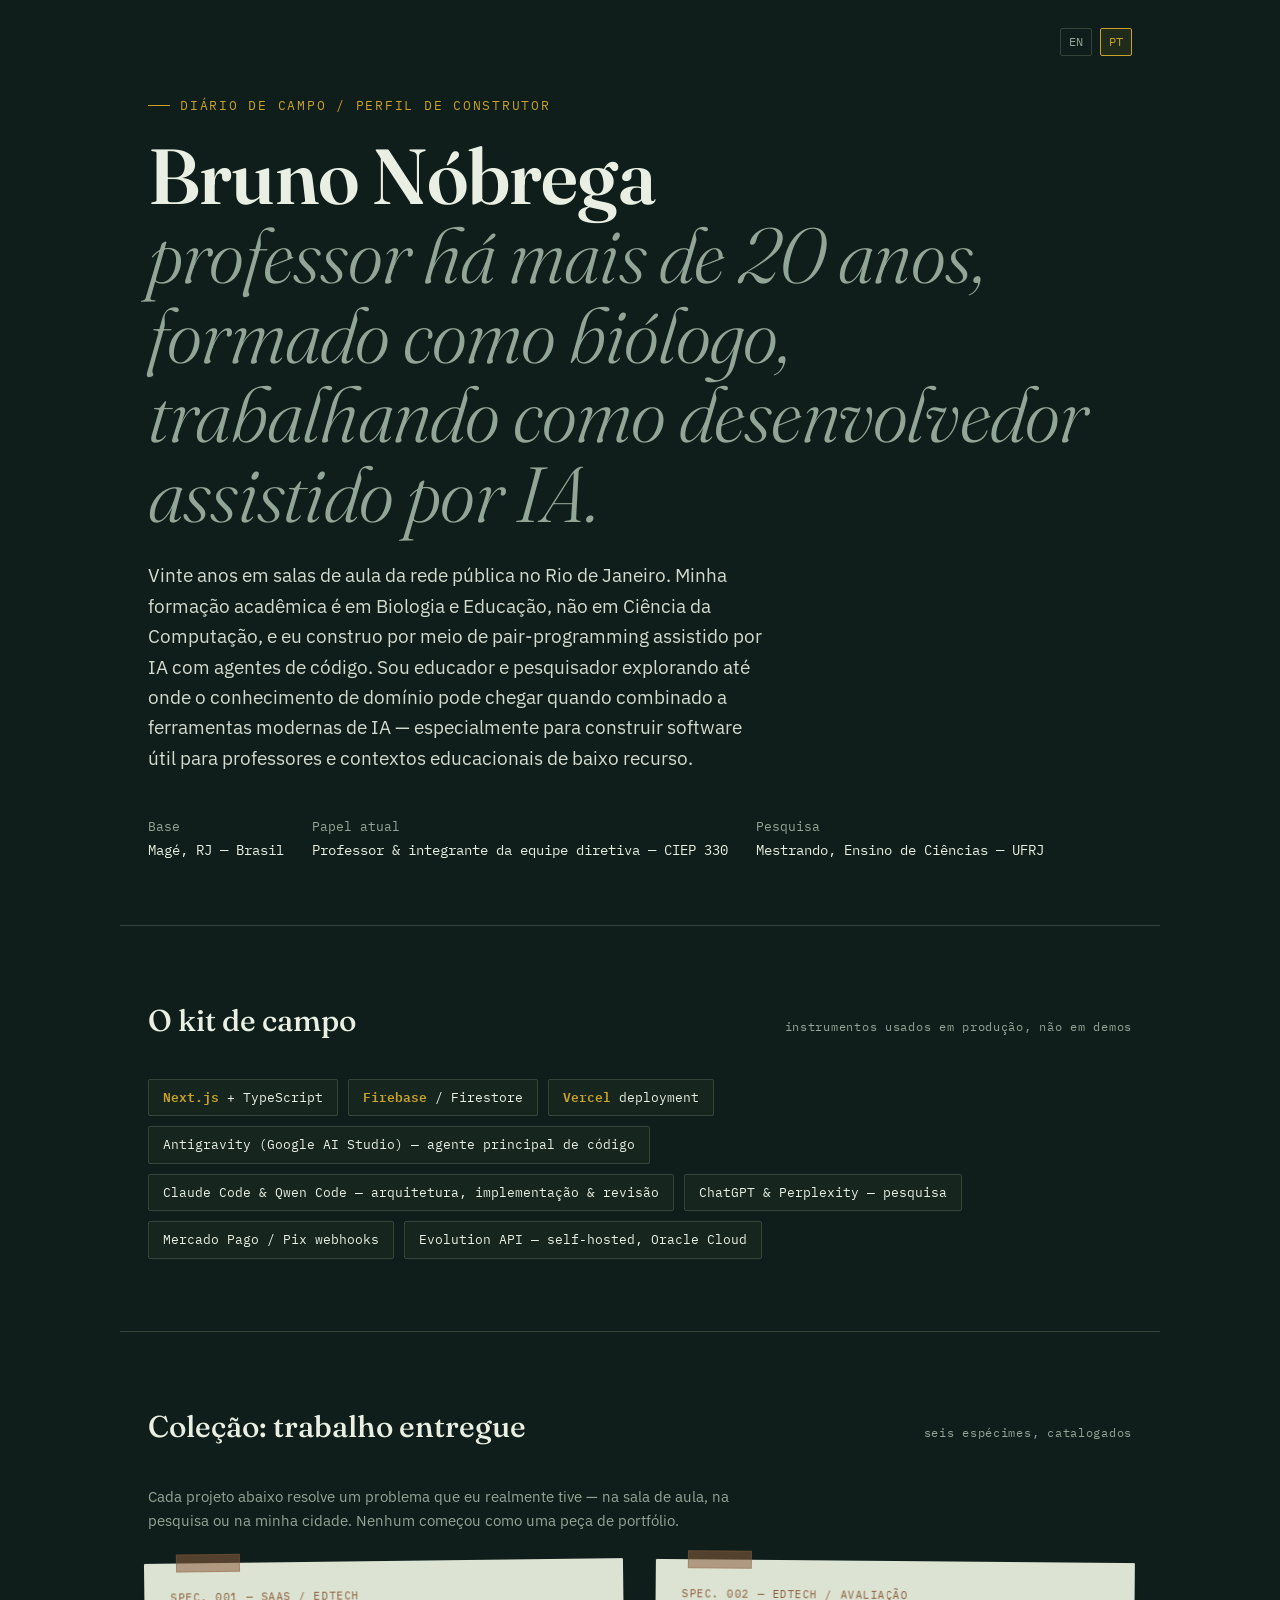
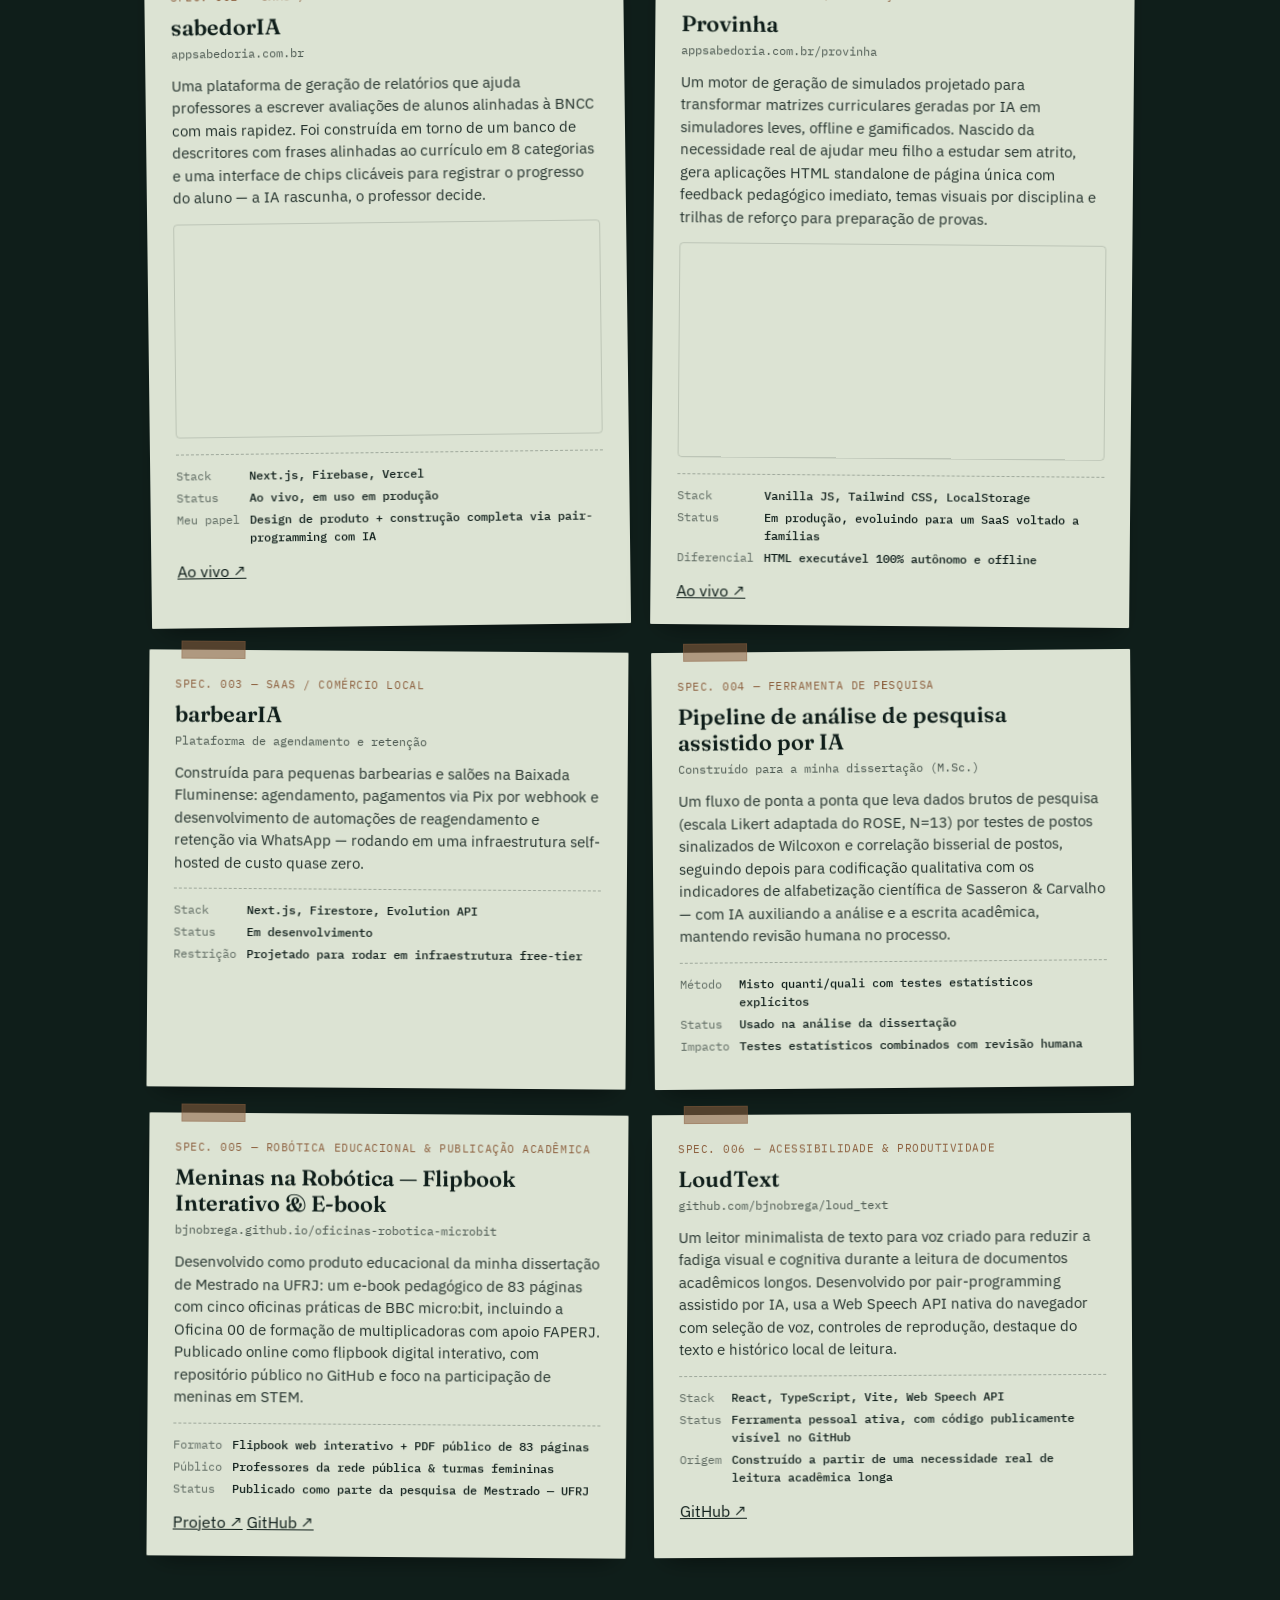
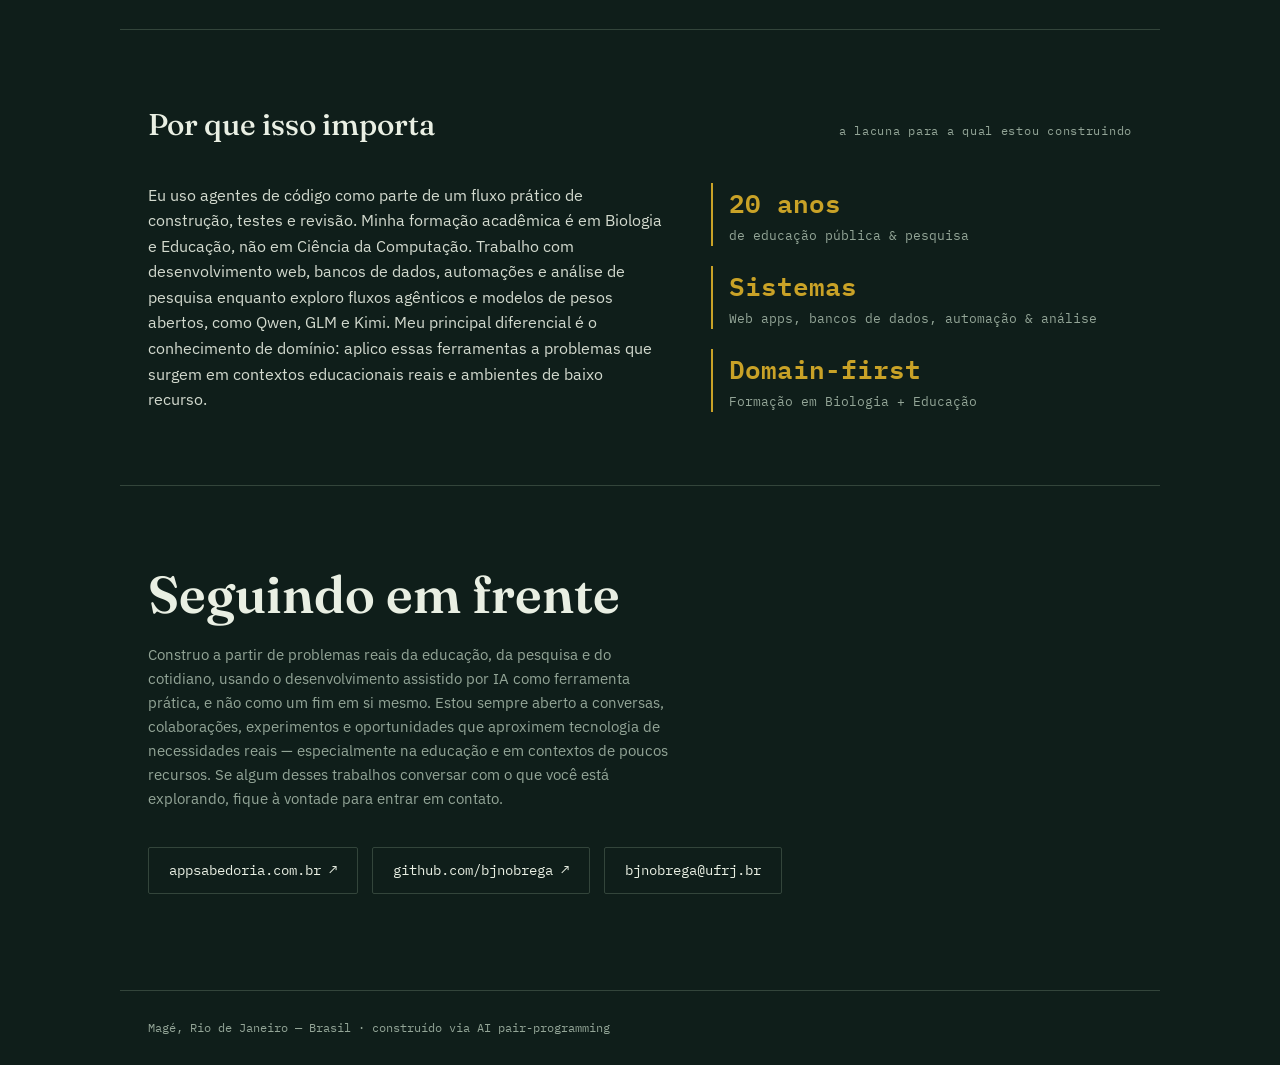
==== commit d1b4d8aa: "refine closing section tone" ====
--- a/pt.html
+++ b/pt.html
@@ -165,8 +165,8 @@
 </section>
 
 <section class="contact wrap">
-  <h2>Vamos construir algo<br>que sobreviva ao contato com a realidade.</h2>
-  <p>Sou um professor de escola pública no Brasil construindo com orçamento zero. Os governos locais não patrocinam inovação nesse nível, então estou olhando para fora. Estou buscando grants de pesquisa, créditos de API, suporte de hospedagem e acesso a modelos de fronteira para manter este sonho vivo. Se você patrocinar isso, estará me ajudando a testar o estresse do que a IA pode fazer em ambientes de baixo recurso e me permitindo abrir essas ferramentas gratuitamente para aqueles que mais precisam.</p>
+  <h2>Seguindo em frente</h2>
+  <p>Construo a partir de problemas reais da educação, da pesquisa e do cotidiano, usando o desenvolvimento assistido por IA como ferramenta prática, e não como um fim em si mesmo. Estou sempre aberto a conversas, colaborações, experimentos e oportunidades que aproximem tecnologia de necessidades reais — especialmente na educação e em contextos de poucos recursos. Se algum desses trabalhos conversar com o que você está explorando, fique à vontade para entrar em contato.</p>
   <div class="links">
     <a href="https://appsabedoria.com.br" target="_blank" rel="noopener">appsabedoria.com.br ↗</a>
     <a href="https://github.com/bjnobrega" target="_blank" rel="noopener">github.com/bjnobrega ↗</a>
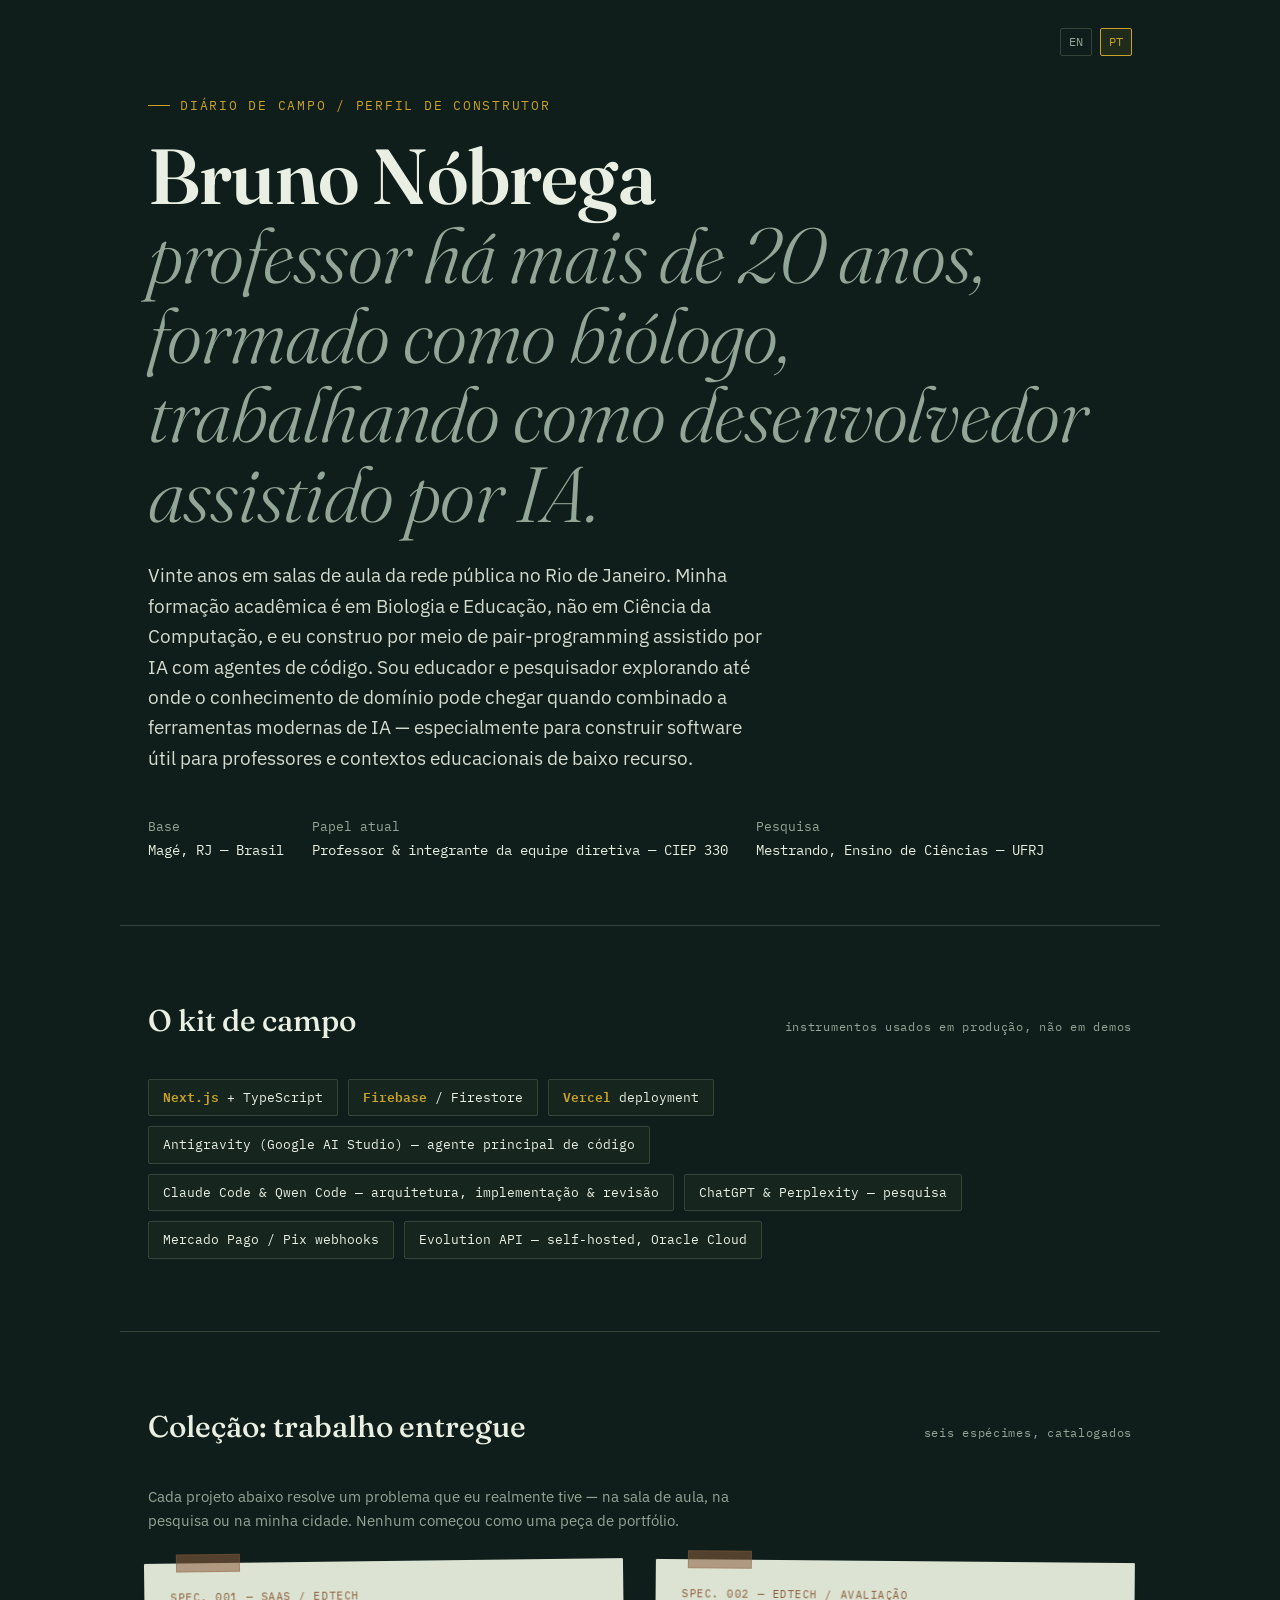
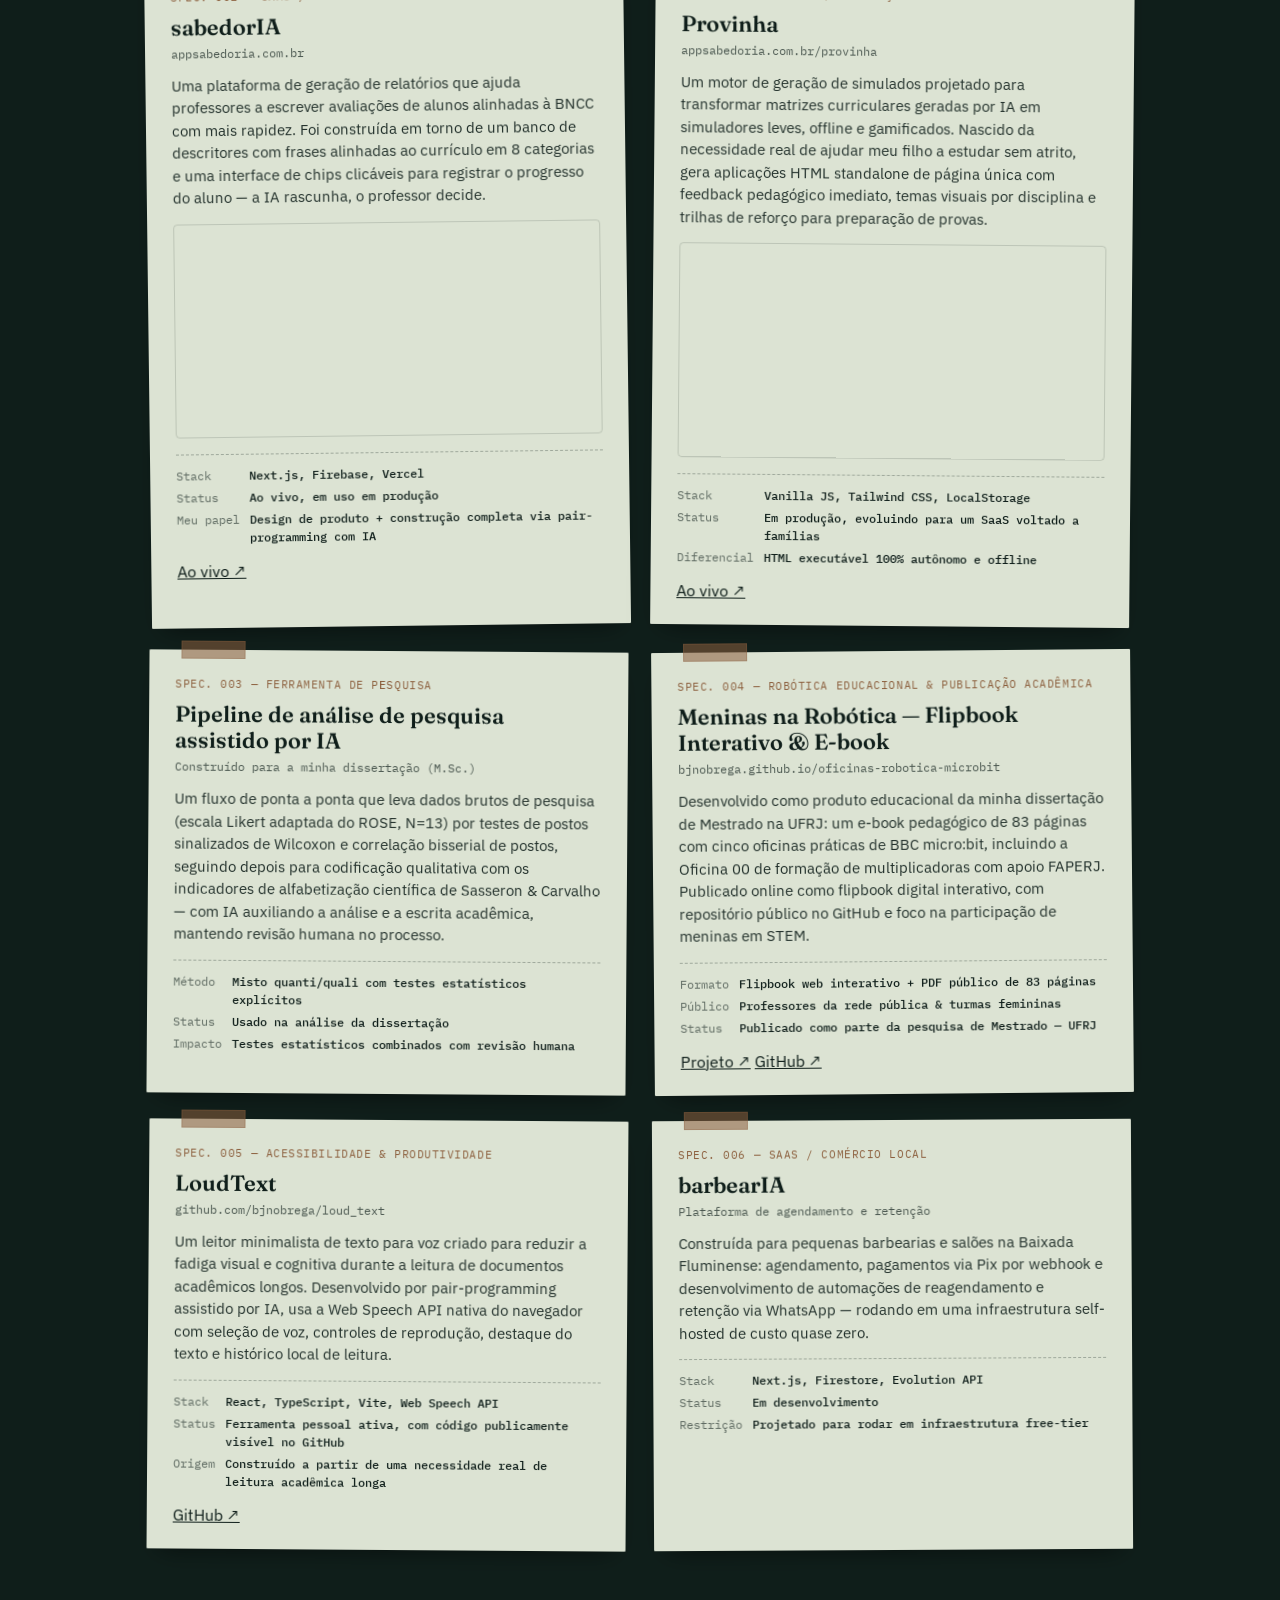
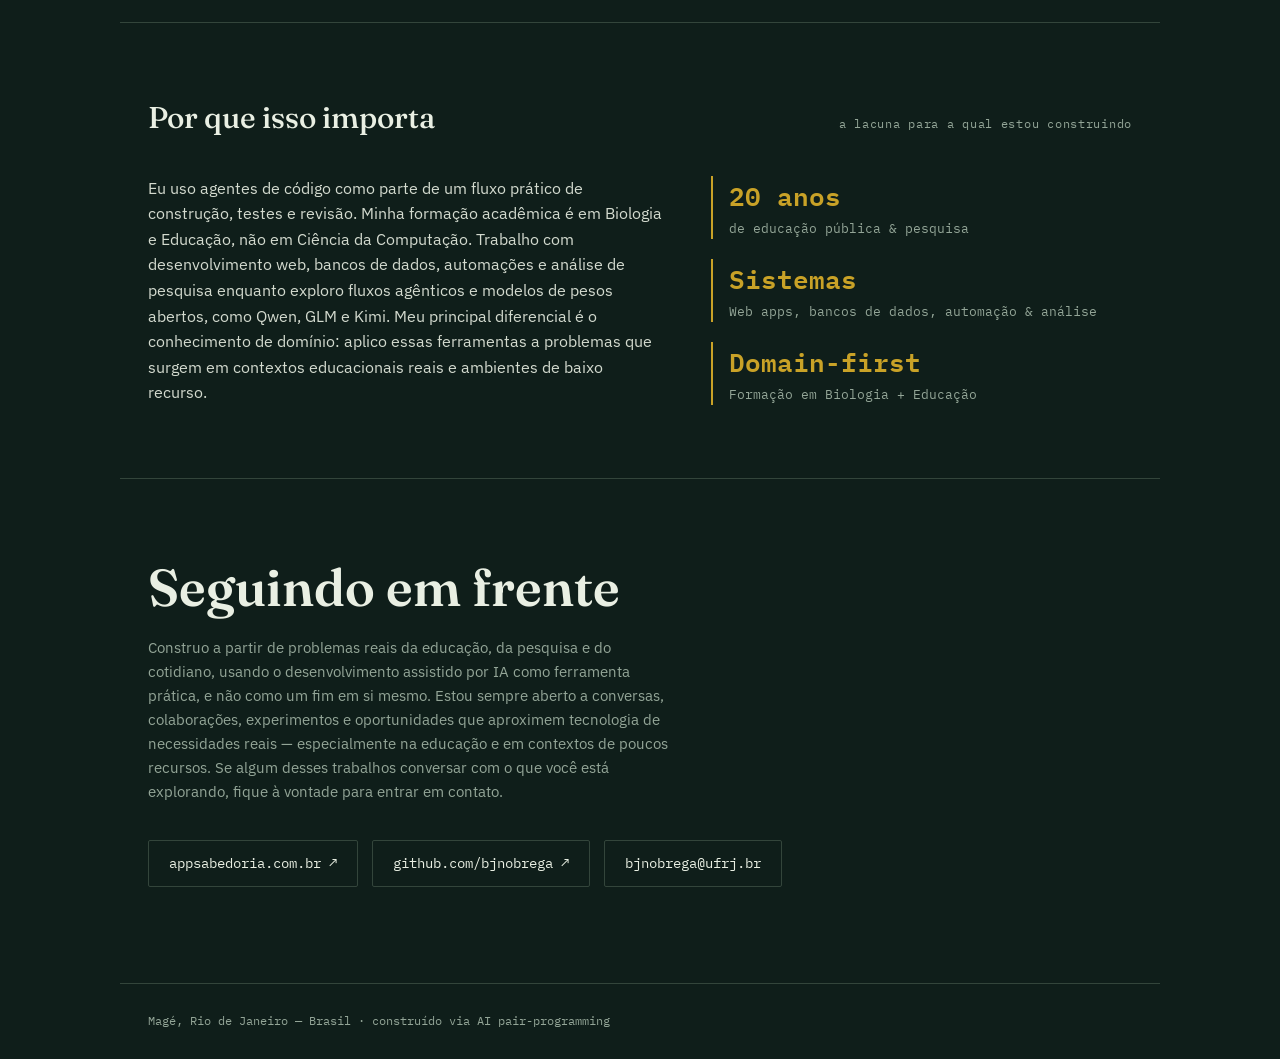
==== commit 2af611d4: "content: mover barbearIA para o final da coleção" ====
--- a/pt.html
+++ b/pt.html
@@ -92,20 +92,7 @@
 
     <article class="specimen">
       <span class="tape"></span>
-      <span class="catalog">SPEC. 003 — SAAS / COMÉRCIO LOCAL</span>
-      <h3>barbearIA</h3>
-      <div class="role">Plataforma de agendamento e retenção</div>
-      <p>Construída para pequenas barbearias e salões na Baixada Fluminense: agendamento, pagamentos via Pix por webhook e desenvolvimento de automações de reagendamento e retenção via WhatsApp — rodando em uma infraestrutura self-hosted de custo quase zero.</p>
-      <dl class="taxonomy">
-        <dt>Stack</dt><dd>Next.js, Firestore, Evolution API</dd>
-        <dt>Status</dt><dd>Em desenvolvimento</dd>
-        <dt>Restrição</dt><dd>Projetado para rodar em infraestrutura free-tier</dd>
-      </dl>
-    </article>
-
-    <article class="specimen">
-      <span class="tape"></span>
-      <span class="catalog">SPEC. 004 — FERRAMENTA DE PESQUISA</span>
+      <span class="catalog">SPEC. 003 — FERRAMENTA DE PESQUISA</span>
       <h3>Pipeline de análise de pesquisa assistido por IA</h3>
       <div class="role">Construído para a minha dissertação (M.Sc.)</div>
       <p>Um fluxo de ponta a ponta que leva dados brutos de pesquisa (escala Likert adaptada do ROSE, N=13) por testes de postos sinalizados de Wilcoxon e correlação bisserial de postos, seguindo depois para codificação qualitativa com os indicadores de alfabetização científica de Sasseron &amp; Carvalho — com IA auxiliando a análise e a escrita acadêmica, mantendo revisão humana no processo.</p>
@@ -118,7 +105,7 @@
 
     <article class="specimen">
       <span class="tape"></span>
-      <span class="catalog">SPEC. 005 — ROBÓTICA EDUCACIONAL &amp; PUBLICAÇÃO ACADÊMICA</span>
+      <span class="catalog">SPEC. 004 — ROBÓTICA EDUCACIONAL &amp; PUBLICAÇÃO ACADÊMICA</span>
       <h3>Meninas na Robótica — Flipbook Interativo &amp; E-book</h3>
       <div class="role">bjnobrega.github.io/oficinas-robotica-microbit</div>
       <p>Desenvolvido como produto educacional da minha dissertação de Mestrado na UFRJ: um e-book pedagógico de 83 páginas com cinco oficinas práticas de BBC micro:bit, incluindo a Oficina 00 de formação de multiplicadoras com apoio FAPERJ. Publicado online como flipbook digital interativo, com repositório público no GitHub e foco na participação de meninas em STEM.</p>
@@ -135,7 +122,7 @@
 
     <article class="specimen">
       <span class="tape"></span>
-      <span class="catalog">SPEC. 006 — ACESSIBILIDADE &amp; PRODUTIVIDADE</span>
+      <span class="catalog">SPEC. 005 — ACESSIBILIDADE &amp; PRODUTIVIDADE</span>
       <h3>LoudText</h3>
       <div class="role">github.com/bjnobrega/loud_text</div>
       <p>Um leitor minimalista de texto para voz criado para reduzir a fadiga visual e cognitiva durante a leitura de documentos acadêmicos longos. Desenvolvido por pair-programming assistido por IA, usa a Web Speech API nativa do navegador com seleção de voz, controles de reprodução, destaque do texto e histórico local de leitura.</p>
@@ -145,6 +132,19 @@
         <dt>Origem</dt><dd>Construído a partir de uma necessidade real de leitura acadêmica longa</dd>
       </dl>
       <div class="project-actions"><a href="https://github.com/bjnobrega/loud_text" target="_blank" rel="noopener">GitHub ↗</a></div>
+    </article>
+
+    <article class="specimen">
+      <span class="tape"></span>
+      <span class="catalog">SPEC. 006 — SAAS / COMÉRCIO LOCAL</span>
+      <h3>barbearIA</h3>
+      <div class="role">Plataforma de agendamento e retenção</div>
+      <p>Construída para pequenas barbearias e salões na Baixada Fluminense: agendamento, pagamentos via Pix por webhook e desenvolvimento de automações de reagendamento e retenção via WhatsApp — rodando em uma infraestrutura self-hosted de custo quase zero.</p>
+      <dl class="taxonomy">
+        <dt>Stack</dt><dd>Next.js, Firestore, Evolution API</dd>
+        <dt>Status</dt><dd>Em desenvolvimento</dd>
+        <dt>Restrição</dt><dd>Projetado para rodar em infraestrutura free-tier</dd>
+      </dl>
     </article>
   </div>
 </section>
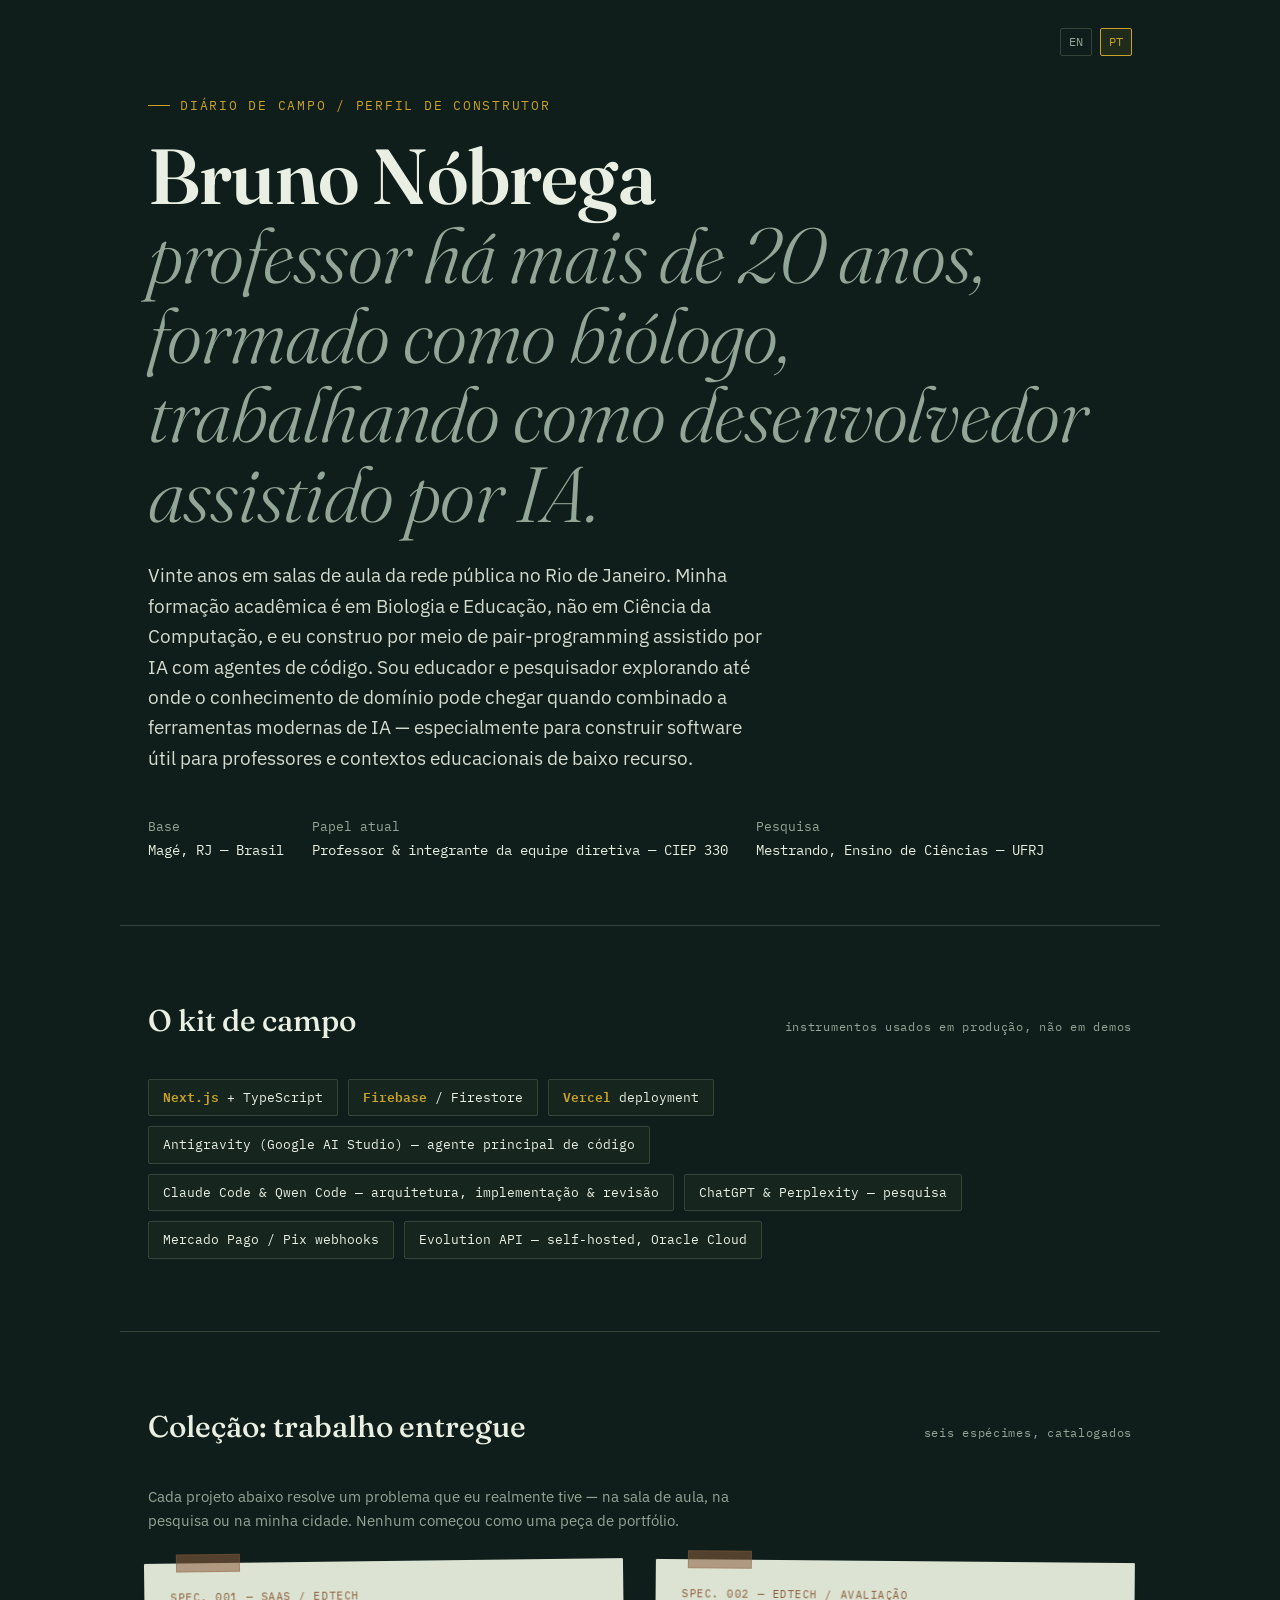
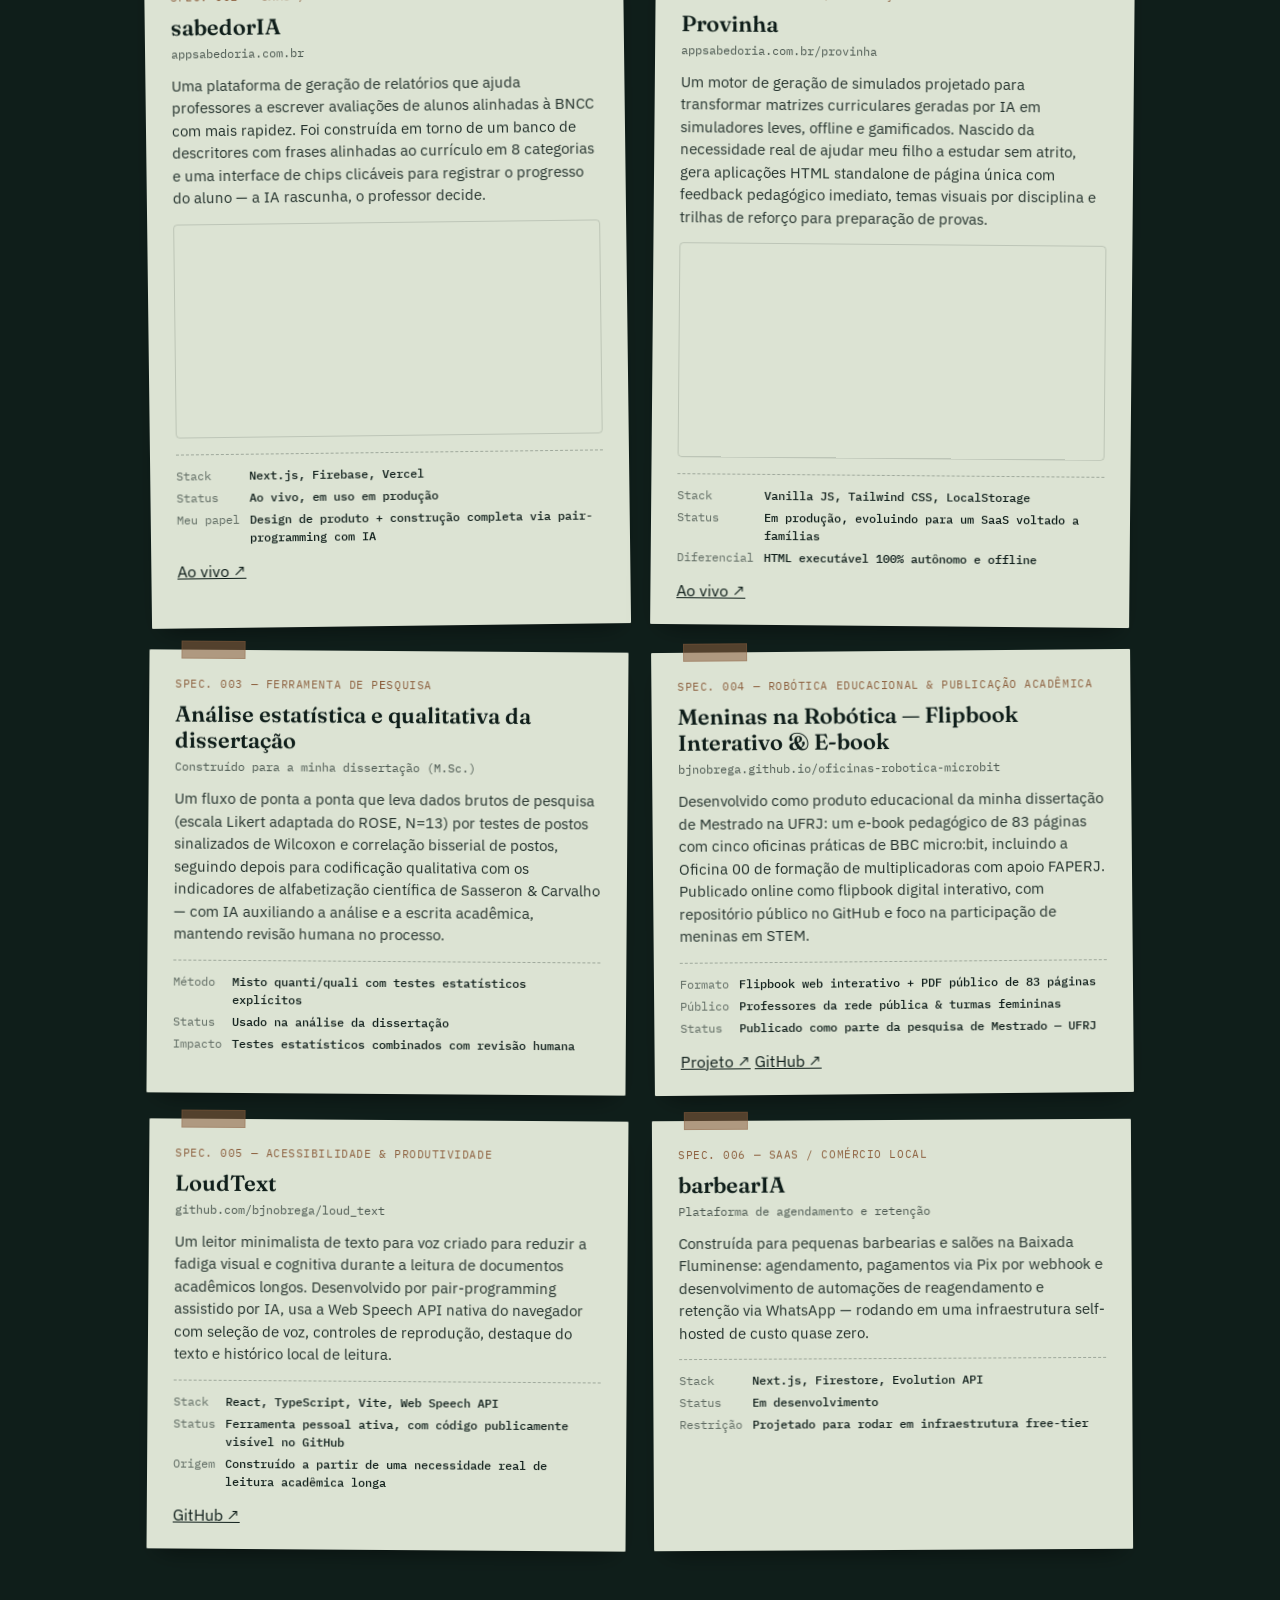
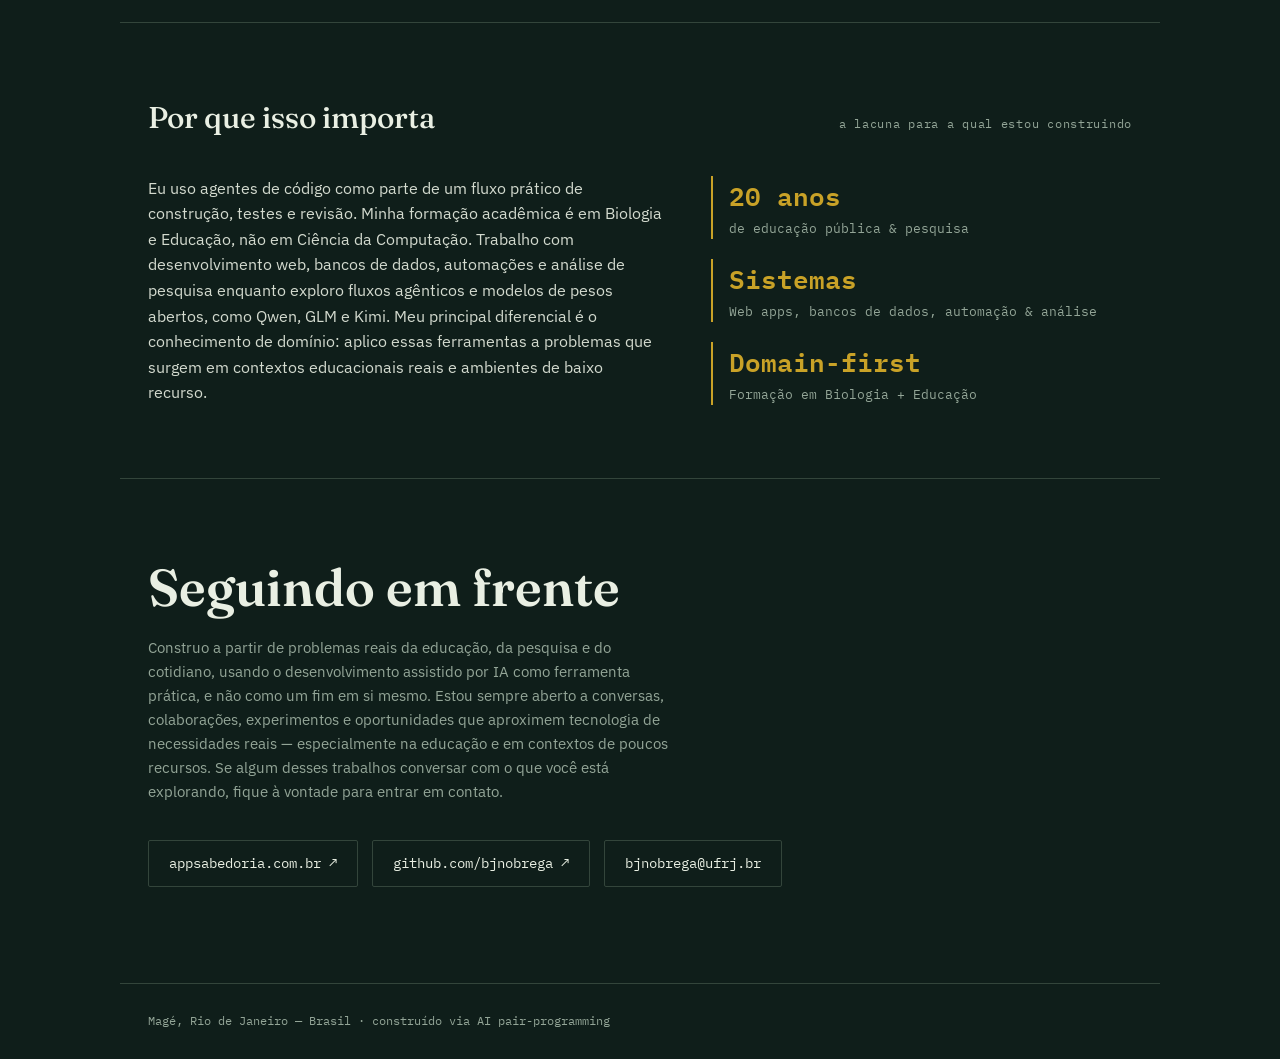
==== commit c12122b1: "Clarify dissertation analysis project title" ====
--- a/pt.html
+++ b/pt.html
@@ -93,7 +93,7 @@
     <article class="specimen">
       <span class="tape"></span>
       <span class="catalog">SPEC. 003 — FERRAMENTA DE PESQUISA</span>
-      <h3>Pipeline de análise de pesquisa assistido por IA</h3>
+      <h3>Análise estatística e qualitativa da dissertação</h3>
       <div class="role">Construído para a minha dissertação (M.Sc.)</div>
       <p>Um fluxo de ponta a ponta que leva dados brutos de pesquisa (escala Likert adaptada do ROSE, N=13) por testes de postos sinalizados de Wilcoxon e correlação bisserial de postos, seguindo depois para codificação qualitativa com os indicadores de alfabetização científica de Sasseron &amp; Carvalho — com IA auxiliando a análise e a escrita acadêmica, mantendo revisão humana no processo.</p>
       <dl class="taxonomy">
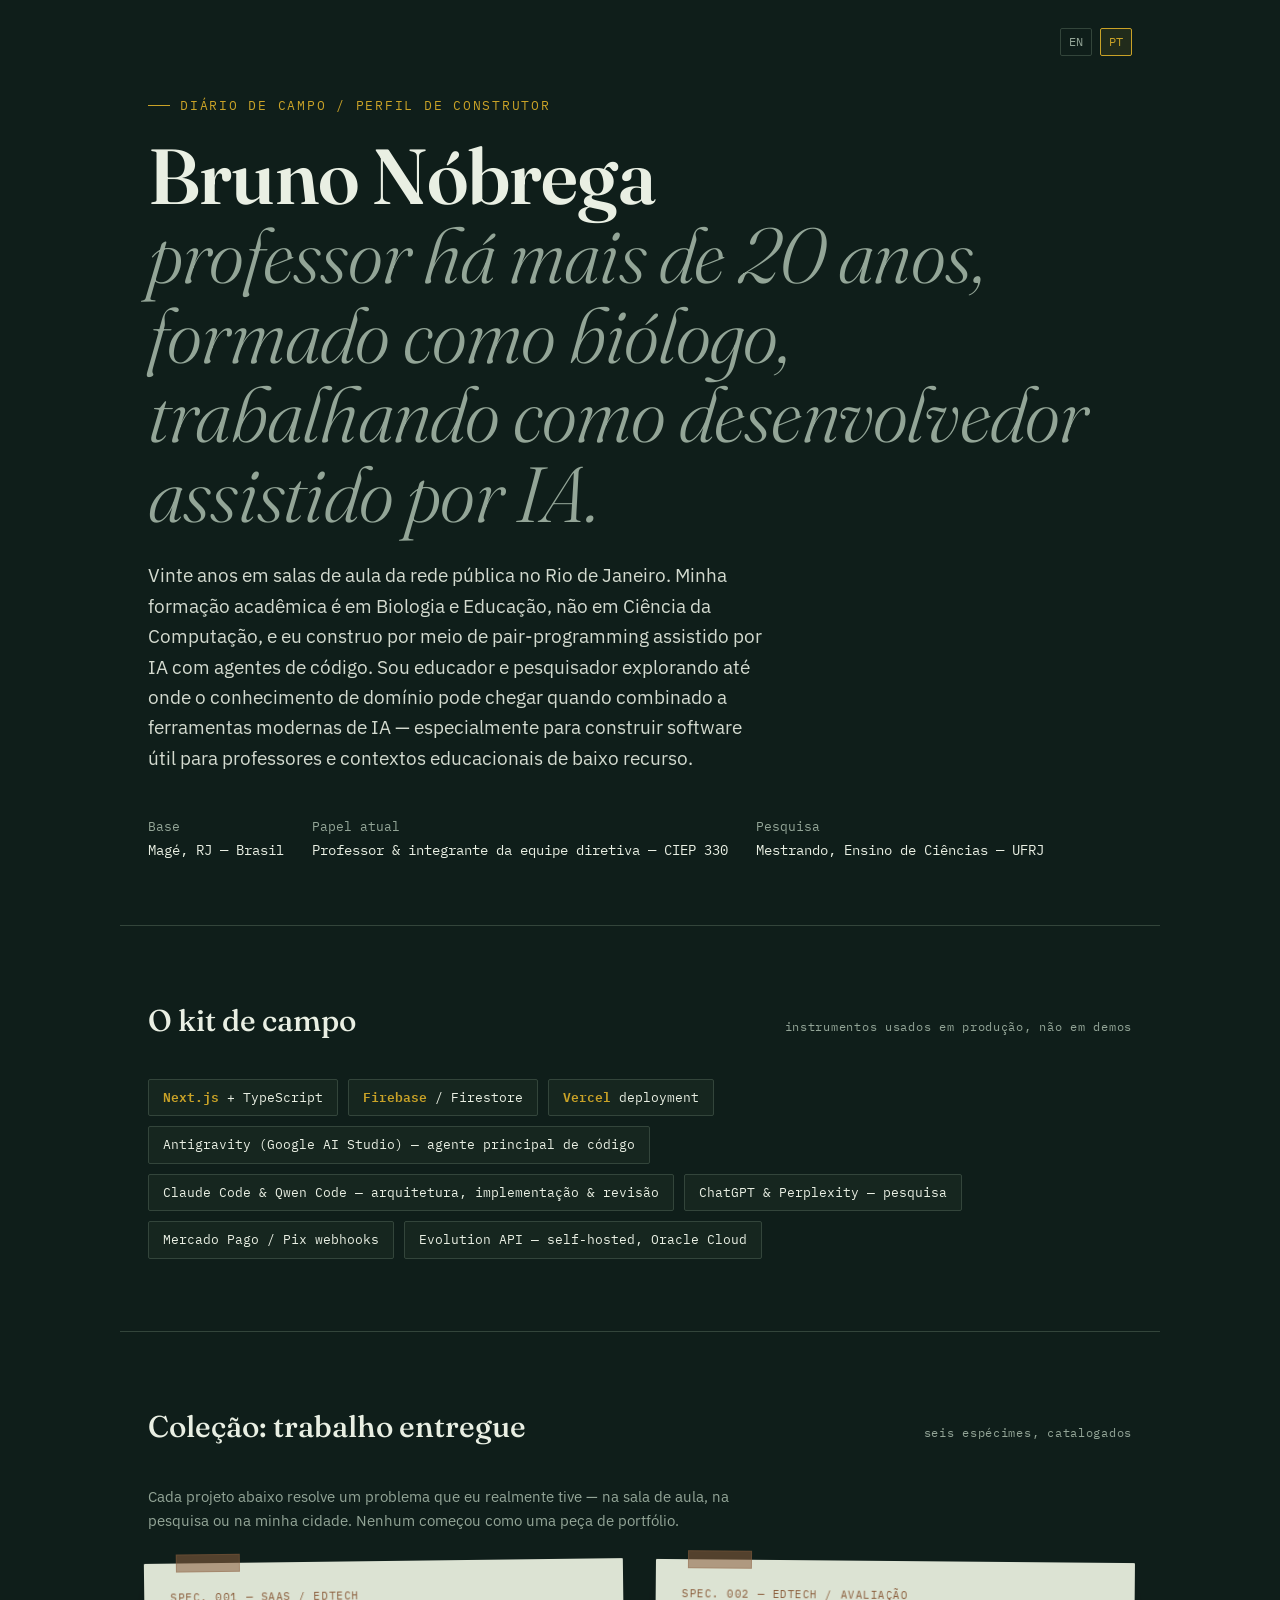
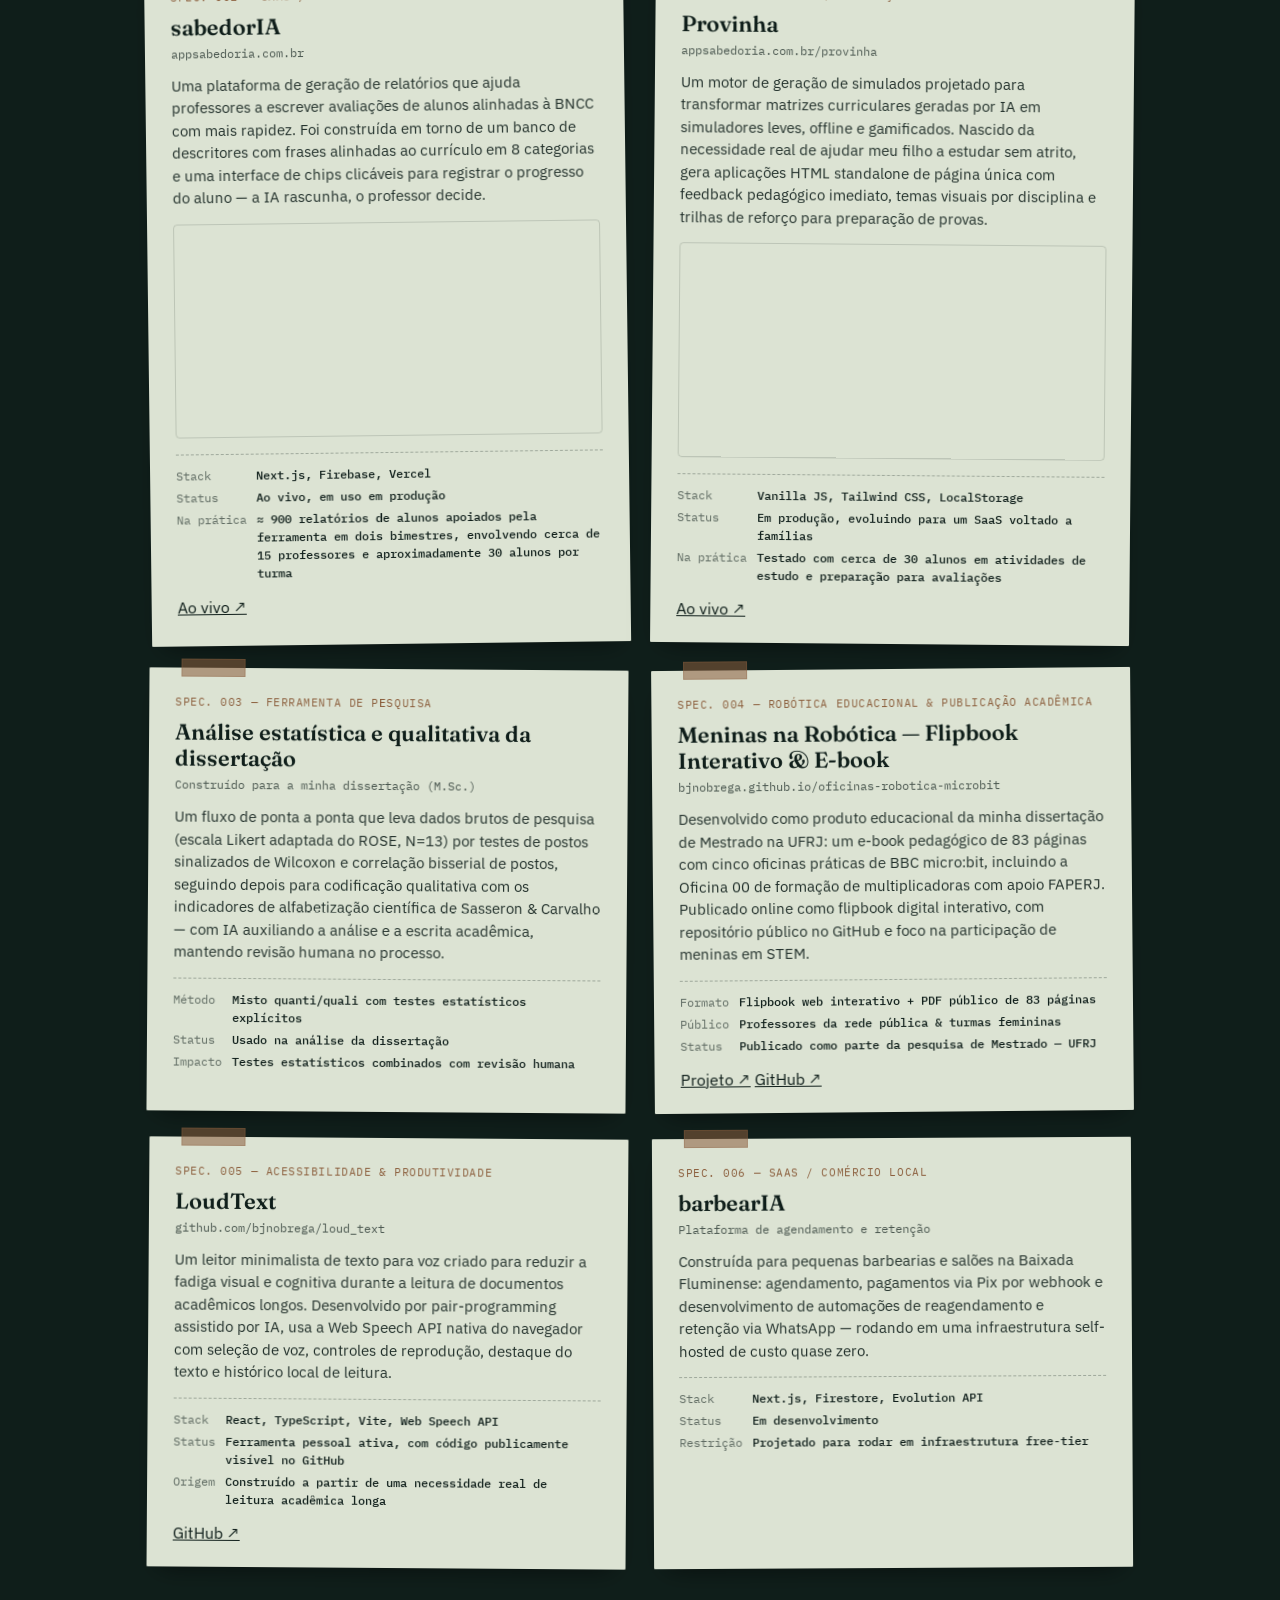
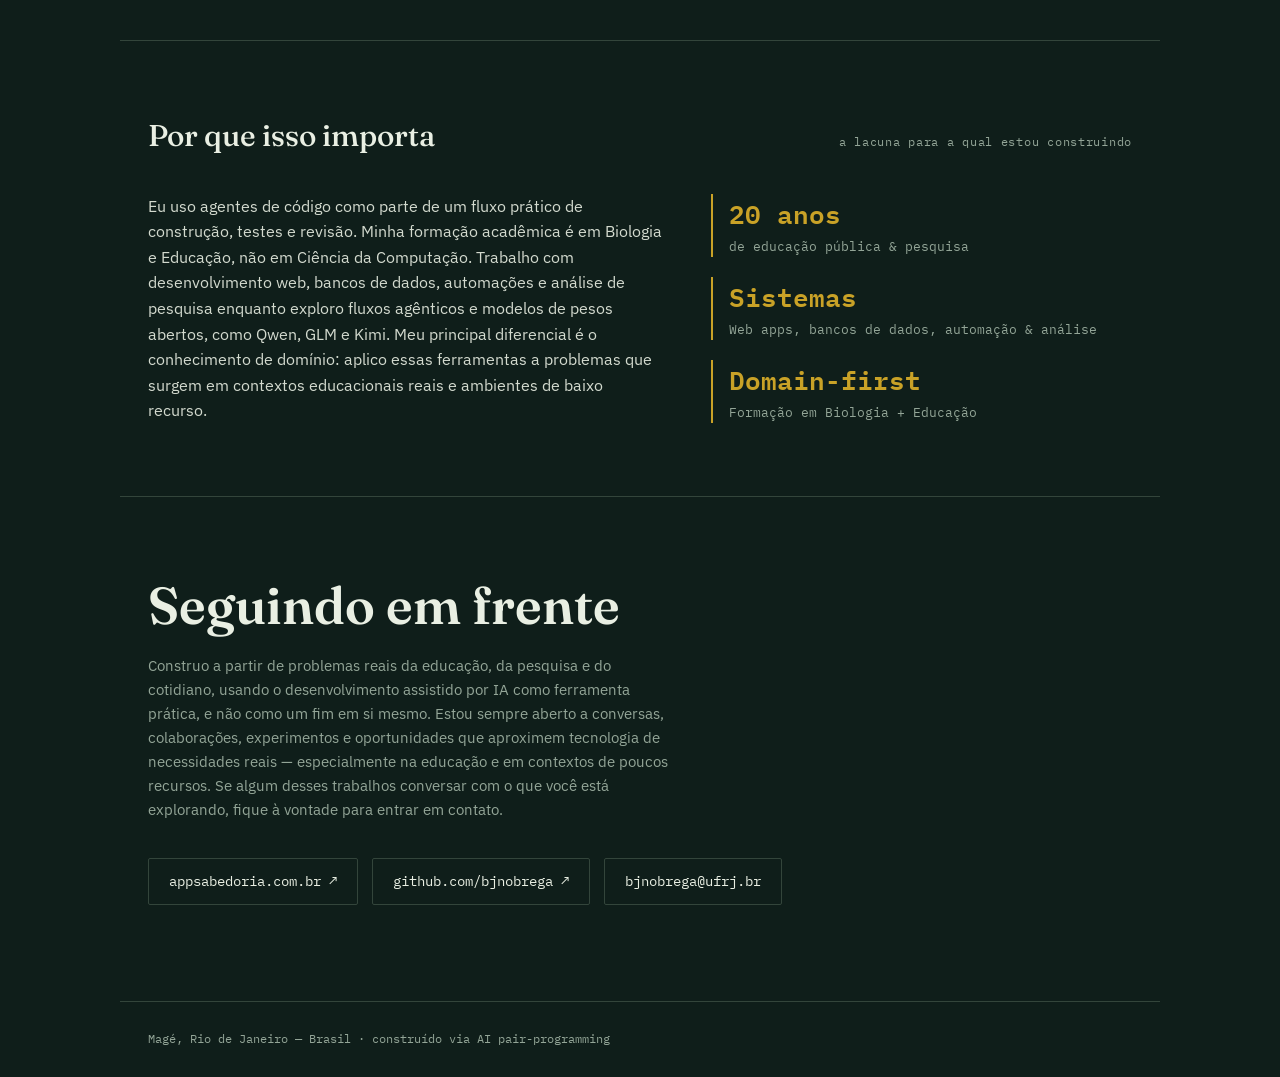
==== commit 685a4930: "Adicionar evidências de uso no sabedorIA e Provinha" ====
--- a/pt.html
+++ b/pt.html
@@ -70,7 +70,7 @@
       <dl class="taxonomy">
         <dt>Stack</dt><dd>Next.js, Firebase, Vercel</dd>
         <dt>Status</dt><dd>Ao vivo, em uso em produção</dd>
-        <dt>Meu papel</dt><dd>Design de produto + construção completa via pair-programming com IA</dd>
+        <dt>Na prática</dt><dd>≈ 900 relatórios de alunos apoiados pela ferramenta em dois bimestres, envolvendo cerca de 15 professores e aproximadamente 30 alunos por turma</dd>
       </dl>
       <div class="project-actions"><a href="https://appsabedoria.com.br" target="_blank" rel="noopener">Ao vivo ↗</a></div>
     </article>
@@ -85,7 +85,7 @@
       <dl class="taxonomy">
         <dt>Stack</dt><dd>Vanilla JS, Tailwind CSS, LocalStorage</dd>
         <dt>Status</dt><dd>Em produção, evoluindo para um SaaS voltado a famílias</dd>
-        <dt>Diferencial</dt><dd>HTML executável 100% autônomo e offline</dd>
+        <dt>Na prática</dt><dd>Testado com cerca de 30 alunos em atividades de estudo e preparação para avaliações</dd>
       </dl>
       <div class="project-actions"><a href="https://appsabedoria.com.br/provinha" target="_blank" rel="noopener">Ao vivo ↗</a></div>
     </article>
